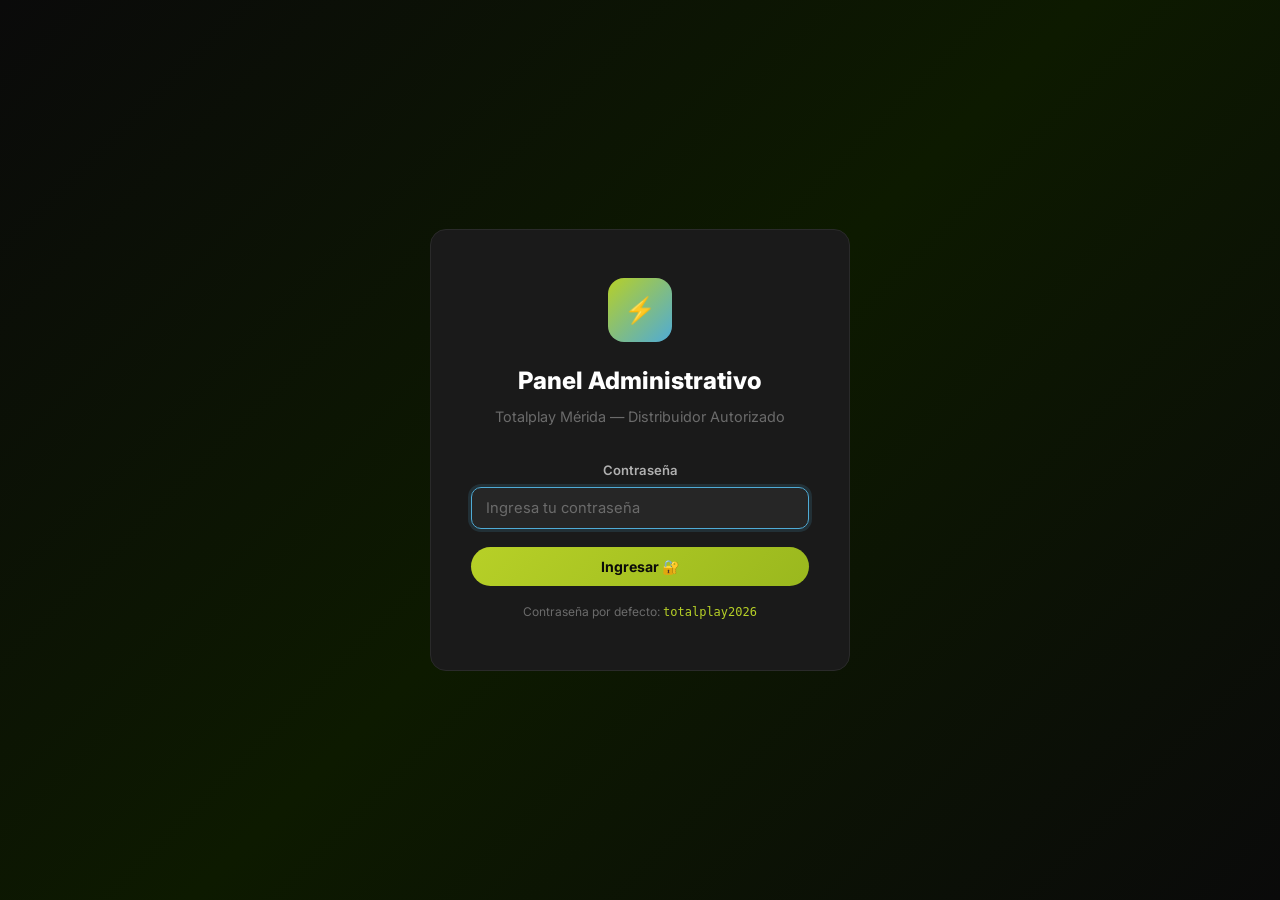
==== admin.html @ 37da8392 "Premium CSS redesign + SEO optimization for Google Ads" ====
<!DOCTYPE html>
<html lang="es">
<head>
  <meta charset="UTF-8">
  <meta name="viewport" content="width=device-width, initial-scale=1.0">
  <title>Admin — Totalplay Mérida</title>
  <meta name="robots" content="noindex, nofollow">
  <link rel="icon" href="data:image/svg+xml,<svg xmlns='http://www.w3.org/2000/svg' viewBox='0 0 100 100'><text y='.9em' font-size='90'>⚙️</text></svg>">
  <link rel="stylesheet" href="css/admin.css">
</head>
<body>

  <!-- ========== LOGIN SCREEN ========== -->
  <div class="login-screen" id="login-screen">
    <div class="login-card">
      <div class="login-logo">⚡</div>
      <h1>Panel Administrativo</h1>
      <p class="login-sub">Totalplay Mérida — Distribuidor Autorizado</p>
      <div class="login-error" id="login-error"></div>
      <form id="login-form">
        <div class="admin-form-group">
          <label for="login-password">Contraseña</label>
          <input type="password" id="login-password" class="admin-input" placeholder="Ingresa tu contraseña" required autofocus>
        </div>
        <button type="submit" class="btn btn-primary" style="width:100%">Ingresar 🔐</button>
        <p style="font-size:0.75rem;color:var(--gray-500);margin-top:16px;">Contraseña por defecto: <code>totalplay2026</code></p>
      </form>
    </div>
  </div>

  <!-- ========== ADMIN APP ========== -->
  <div class="admin-app" id="admin-app">

    <!-- Header -->
    <header class="admin-header">
      <div class="admin-header-left">
        <div class="admin-header-logo">⚡</div>
        <h1>Totalplay <span>Admin</span></h1>
      </div>
      <div class="admin-header-right">
        <a href="index.html" target="_blank" class="btn btn-secondary btn-sm">👁️ Ver Landing</a>
        <button class="btn btn-secondary btn-sm" id="logout-btn">Cerrar Sesión</button>
      </div>
    </header>

    <!-- Tabs -->
    <div class="admin-tabs">
      <button class="admin-tab active" data-tab="tab-packages">📦 Paquetes</button>
      <button class="admin-tab" data-tab="tab-contact">📇 Contacto</button>
      <button class="admin-tab" data-tab="tab-testimonials">💬 Testimonios</button>
      <button class="admin-tab" data-tab="tab-settings">⚙️ Configuración</button>
    </div>

    <!-- Content -->
    <div class="admin-content">

      <!-- Preview Bar -->
      <div class="preview-bar">
        <p>💡 Los cambios se guardan en este dispositivo. Abre <strong>index.html</strong> para ver la landing actualizada.</p>
        <a href="index.html" target="_blank" class="btn btn-primary btn-sm">Abrir Landing ↗</a>
      </div>

      <!-- ===== TAB: PACKAGES ===== -->
      <div class="tab-panel active" id="tab-packages">
        <div class="admin-card">
          <div class="admin-card-header">
            <div>
              <h2>Paquetes</h2>
              <p>Administra los paquetes que se muestran en la landing</p>
            </div>
            <button class="btn btn-primary btn-sm" onclick="openPackageModal()">+ Nuevo Paquete</button>
          </div>
          <div class="pkg-list" id="pkg-list">
            <!-- Rendered by admin.js -->
          </div>
        </div>
      </div>

      <!-- ===== TAB: CONTACT ===== -->
      <div class="tab-panel" id="tab-contact">
        <div class="admin-card">
          <div class="admin-card-header">
            <div>
              <h2>Información de Contacto</h2>
              <p>Datos que se muestran en la landing y se usan para WhatsApp</p>
            </div>
          </div>

          <div class="admin-form-row">
            <div class="admin-form-group">
              <label for="ct-phone">📞 Teléfono Principal</label>
              <input type="tel" id="ct-phone" class="admin-input" placeholder="990-194-5673">
            </div>
            <div class="admin-form-group">
              <label for="ct-phone-sec">📞 Teléfono Secundario</label>
              <input type="tel" id="ct-phone-sec" class="admin-input" placeholder="999-433-6427">
            </div>
          </div>

          <div class="admin-form-row">
            <div class="admin-form-group">
              <label for="ct-whatsapp">💬 WhatsApp (código de país)</label>
              <input type="text" id="ct-whatsapp" class="admin-input" placeholder="5219901945673">
            </div>
            <div class="admin-form-group">
              <label for="ct-email">✉️ Correo electrónico</label>
              <input type="email" id="ct-email" class="admin-input" placeholder="Totalplay.contrataciones.mid@gmail.com">
            </div>
          </div>

          <hr style="border:none;border-top:1px solid var(--dark-border);margin:24px 0;">

          <h3 style="font-size:1rem;font-weight:700;margin-bottom:16px;">Perfil del Asesor</h3>

          <div class="photo-upload">
            <div class="photo-preview" id="ct-photo-preview">👤</div>
            <div>
              <div class="photo-upload-btn">
                <button class="btn btn-secondary btn-sm">📷 Subir Foto</button>
                <input type="file" id="ct-photo-input" accept="image/*">
              </div>
              <p style="font-size:0.75rem;color:var(--gray-500);margin-top:6px;">JPG o PNG. Se redimensiona automáticamente.</p>
            </div>
          </div>

          <div class="admin-form-row" style="margin-top:16px;">
            <div class="admin-form-group">
              <label for="ct-name">Nombre del asesor</label>
              <input type="text" id="ct-name" class="admin-input" placeholder="Nombre completo">
            </div>
            <div class="admin-form-group">
              <label for="ct-title">Título / Cargo</label>
              <input type="text" id="ct-title" class="admin-input" placeholder="Distribuidor Autorizado">
            </div>
          </div>

          <div class="admin-form-group">
            <label for="ct-bio">Biografía / Mensaje personal</label>
            <textarea id="ct-bio" class="admin-input" placeholder="¡Hola! Soy tu asesor..."></textarea>
          </div>

          <hr style="border:none;border-top:1px solid var(--dark-border);margin:24px 0;">

          <div class="admin-form-row">
            <div class="admin-form-group">
              <label for="ct-schedule">🕐 Horario de atención</label>
              <input type="text" id="ct-schedule" class="admin-input" placeholder="Lunes a Sábado: 9AM - 8PM">
            </div>
            <div class="admin-form-group">
              <label for="ct-address">📍 Ubicación / Zona</label>
              <input type="text" id="ct-address" class="admin-input" placeholder="Mérida, Yucatán">
            </div>
          </div>

          <div class="admin-form-group">
            <label for="ct-promo">🔥 Texto de promoción (banner superior)</label>
            <input type="text" id="ct-promo" class="admin-input" placeholder="¡Instalación GRATIS este mes!">
          </div>

          <div style="margin-top:24px;">
            <button class="btn btn-primary" onclick="saveContactInfo()">💾 Guardar Contacto</button>
          </div>
        </div>
      </div>

      <!-- ===== TAB: TESTIMONIALS ===== -->
      <div class="tab-panel" id="tab-testimonials">
        <div class="admin-card">
          <div class="admin-card-header">
            <div>
              <h2>Testimonios</h2>
              <p>Opiniones de clientes que generan confianza</p>
            </div>
            <button class="btn btn-primary btn-sm" onclick="openTestimonialModal()">+ Nuevo Testimonio</button>
          </div>
          <div class="pkg-list" id="testimonials-list">
            <!-- Rendered by admin.js -->
          </div>
        </div>
      </div>

      <!-- ===== TAB: SETTINGS ===== -->
      <div class="tab-panel" id="tab-settings">
        <!-- Password -->
        <div class="admin-card">
          <div class="admin-card-header">
            <div>
              <h2>🔐 Cambiar Contraseña</h2>
              <p>Actualiza la contraseña de acceso al panel</p>
            </div>
          </div>
          <div class="admin-form-row">
            <div class="admin-form-group">
              <label for="new-password">Nueva contraseña</label>
              <input type="password" id="new-password" class="admin-input" placeholder="Mínimo 6 caracteres">
            </div>
            <div class="admin-form-group">
              <label for="confirm-password">Confirmar contraseña</label>
              <input type="password" id="confirm-password" class="admin-input" placeholder="Repite la contraseña">
            </div>
          </div>
          <button class="btn btn-primary btn-sm" onclick="handleChangePassword()">Cambiar Contraseña</button>
        </div>

        <!-- Data Management -->
        <div class="admin-card">
          <div class="admin-card-header">
            <div>
              <h2>💾 Respaldo de Datos</h2>
              <p>Exporta o importa tus datos para no perderlos</p>
            </div>
          </div>
          <div class="data-actions">
            <button class="btn btn-success btn-sm" onclick="handleExport()">📥 Exportar Todo (JSON)</button>
            <div style="position:relative;">
              <button class="btn btn-secondary btn-sm">📤 Importar Datos</button>
              <input type="file" id="import-file" accept=".json" style="position:absolute;inset:0;opacity:0;cursor:pointer;">
            </div>
            <button class="btn btn-danger btn-sm" onclick="handleResetDefaults()">🔄 Restaurar Valores Originales</button>
          </div>
          <p style="font-size:0.78rem;color:var(--gray-500);margin-top:12px;">
            ⚠️ Los datos se guardan en el navegador de este dispositivo. Exporta regularmente para tener un respaldo.
          </p>
        </div>
      </div>

    </div><!-- /admin-content -->
  </div><!-- /admin-app -->

  <!-- ========== PACKAGE MODAL ========== -->
  <div class="modal-overlay" id="pkg-modal">
    <div class="modal">
      <div class="modal-header">
        <h2 id="pkg-modal-title">Nuevo Paquete</h2>
        <button class="modal-close" onclick="closePackageModal()">✕</button>
      </div>
      <div class="modal-body">
        <form id="pkg-form" onsubmit="event.preventDefault(); savePackage();">
          <div class="admin-form-group">
            <label for="pkg-name">Nombre del paquete *</label>
            <input type="text" id="pkg-name" class="admin-input" placeholder="Ej: Totalplay Plus" required>
          </div>
          <div class="admin-form-row three">
            <div class="admin-form-group">
              <label for="pkg-type">Tipo</label>
              <select id="pkg-type" class="admin-input">
                <option value="internet">Solo Internet</option>
                <option value="dobleplay">Doble Play</option>
                <option value="tripleplay">Triple Play</option>
              </select>
            </div>
            <div class="admin-form-group">
              <label for="pkg-speed">Velocidad (Mbps) *</label>
              <input type="number" id="pkg-speed" class="admin-input" placeholder="300" required>
            </div>
            <div class="admin-form-group">
              <label for="pkg-price">Precio mensual *</label>
              <input type="number" id="pkg-price" class="admin-input" placeholder="699" required>
            </div>
          </div>
          <div class="admin-form-group">
            <label for="pkg-channels">Canales (dejar vacío si solo internet)</label>
            <input type="number" id="pkg-channels" class="admin-input" placeholder="150">
          </div>
          <div class="admin-form-group">
            <label for="pkg-features">Características (una por línea)</label>
            <textarea id="pkg-features" class="admin-input" rows="4" placeholder="Fibra óptica simétrica&#10;WiFi Mesh incluido&#10;Instalación GRATIS"></textarea>
          </div>
          <div class="admin-form-group">
            <label for="pkg-streaming">Streaming incluido (separado por comas)</label>
            <input type="text" id="pkg-streaming" class="admin-input" placeholder="HBO Max, Prime Video, Netflix">
          </div>
          <div class="admin-form-row">
            <div class="admin-form-group">
              <label style="display:flex;align-items:center;gap:8px;cursor:pointer;">
                <input type="checkbox" id="pkg-popular"> ⭐ Marcar como "Más Popular"
              </label>
            </div>
            <div class="admin-form-group">
              <label style="display:flex;align-items:center;gap:8px;cursor:pointer;">
                <input type="checkbox" id="pkg-active" checked> ✅ Activo (visible en landing)
              </label>
            </div>
          </div>
        </form>
      </div>
      <div class="modal-footer">
        <button class="btn btn-secondary btn-sm" onclick="closePackageModal()">Cancelar</button>
        <button class="btn btn-primary btn-sm" onclick="savePackage()">💾 Guardar Paquete</button>
      </div>
    </div>
  </div>

  <!-- ========== TESTIMONIAL MODAL ========== -->
  <div class="modal-overlay" id="test-modal">
    <div class="modal">
      <div class="modal-header">
        <h2 id="test-modal-title">Nuevo Testimonio</h2>
        <button class="modal-close" onclick="closeTestimonialModal()">✕</button>
      </div>
      <div class="modal-body">
        <form id="test-form" onsubmit="event.preventDefault(); saveTestimonial();">
          <div class="admin-form-row">
            <div class="admin-form-group">
              <label for="test-name">Nombre del cliente *</label>
              <input type="text" id="test-name" class="admin-input" placeholder="Carlos M." required>
            </div>
            <div class="admin-form-group">
              <label for="test-location">Ubicación</label>
              <input type="text" id="test-location" class="admin-input" placeholder="Col. Montebello, Mérida">
            </div>
          </div>
          <div class="admin-form-group">
            <label for="test-text">Testimonio *</label>
            <textarea id="test-text" class="admin-input" rows="3" placeholder="El servicio ha sido excelente..." required></textarea>
          </div>
          <div class="admin-form-group">
            <label for="test-rating">Calificación</label>
            <select id="test-rating" class="admin-input">
              <option value="5">⭐⭐⭐⭐⭐ (5)</option>
              <option value="4">⭐⭐⭐⭐ (4)</option>
              <option value="3">⭐⭐⭐ (3)</option>
            </select>
          </div>
        </form>
      </div>
      <div class="modal-footer">
        <button class="btn btn-secondary btn-sm" onclick="closeTestimonialModal()">Cancelar</button>
        <button class="btn btn-primary btn-sm" onclick="saveTestimonial()">💾 Guardar Testimonio</button>
      </div>
    </div>
  </div>

  <!-- Scripts -->
  <script src="js/paquetes.js"></script>
  <script src="js/admin.js"></script>
</body>
</html>
---- css/admin.css ----
/* ============================================================
   TOTALPLAY MÉRIDA — Admin Panel Styles
   ============================================================ */

@import url('https://fonts.googleapis.com/css2?family=Inter:wght@300;400;500;600;700;800&display=swap');

:root {
  --black: #0A0A0A;
  --dark: #111111;
  --dark-card: #1A1A1A;
  --dark-border: #2A2A2A;
  --tp-green: #B7D027;
  --tp-blue: #4FABD6;
  --tp-purple: #7D54AA;
  --tp-pink: #D94389;
  --tp-yellow: #F4B000;
  --green: #00E676;
  --red: #FF4444;
  --white: #FFFFFF;
  --gray-100: #F5F5F5;
  --gray-300: #B0B0B0;
  --gray-500: #6B6B6B;
  --radius: 16px;
  --radius-sm: 10px;
  --transition: 0.3s cubic-bezier(0.4, 0, 0.2, 1);
}

*, *::before, *::after { box-sizing: border-box; margin: 0; padding: 0; }
html { font-size: 16px; }
body {
  font-family: 'Inter', -apple-system, sans-serif;
  background: var(--black); color: var(--white);
  line-height: 1.6; -webkit-font-smoothing: antialiased;
}
a { color: inherit; text-decoration: none; }
button { cursor: pointer; font-family: inherit; border: none; }
input, textarea, select { font-family: inherit; }

/* ---------- LOGIN SCREEN ---------- */
.login-screen {
  min-height: 100vh; display: flex; align-items: center; justify-content: center;
  background: linear-gradient(135deg, #0A0A0A 0%, #0d1a00 50%, #0A0A0A 100%);
  padding: 20px;
}
.login-card {
  background: var(--dark-card); border: 1px solid var(--dark-border);
  border-radius: var(--radius); padding: 48px 40px;
  width: 100%; max-width: 420px; text-align: center;
}
.login-logo {
  width: 64px; height: 64px; border-radius: 16px;
  background: linear-gradient(135deg, var(--tp-green), var(--tp-blue));
  display: flex; align-items: center; justify-content: center;
  font-size: 1.6rem; margin: 0 auto 20px; color: var(--black);
}
.login-card h1 { font-size: 1.5rem; font-weight: 800; margin-bottom: 4px; }
.login-card .login-sub { font-size: 0.9rem; color: var(--gray-500); margin-bottom: 32px; }
.login-card code { color: var(--tp-green); }
.login-error {
  background: rgba(255,68,68,0.1); border: 1px solid rgba(255,68,68,0.3);
  border-radius: var(--radius-sm); padding: 10px 16px;
  font-size: 0.85rem; color: var(--red); margin-bottom: 16px;
  display: none;
}
.login-error.show { display: block; }

/* ---------- ADMIN LAYOUT ---------- */
.admin-app { display: none; min-height: 100vh; }
.admin-app.active { display: block; }

.admin-header {
  background: var(--dark); border-bottom: 1px solid var(--dark-border);
  padding: 0 24px; height: 64px;
  display: flex; align-items: center; justify-content: space-between;
  position: sticky; top: 0; z-index: 100;
}
.admin-header-left { display: flex; align-items: center; gap: 12px; }
.admin-header-logo {
  width: 36px; height: 36px; border-radius: 10px;
  background: linear-gradient(135deg, var(--tp-green), var(--tp-blue));
  display: flex; align-items: center; justify-content: center;
  font-size: 1rem; color: var(--black);
}
.admin-header h1 { font-size: 1rem; font-weight: 700; }
.admin-header h1 span { color: var(--tp-green); }
.admin-header-right { display: flex; align-items: center; gap: 12px; }

/* ---------- TABS ---------- */
.admin-tabs {
  display: flex; gap: 4px; background: var(--dark);
  border-bottom: 1px solid var(--dark-border);
  padding: 0 24px; overflow-x: auto;
}
.admin-tab {
  padding: 14px 20px; font-size: 0.88rem; font-weight: 600;
  color: var(--gray-500); background: none;
  border-bottom: 2px solid transparent;
  transition: var(--transition); white-space: nowrap;
}
.admin-tab:hover { color: var(--gray-300); }
.admin-tab.active { color: var(--tp-green); border-bottom-color: var(--tp-green); }

/* ---------- CONTENT AREA ---------- */
.admin-content { padding: 24px; max-width: 1100px; margin: 0 auto; }
.tab-panel { display: none; }
.tab-panel.active { display: block; }

/* ---------- SECTION CARD ---------- */
.admin-card {
  background: var(--dark-card); border: 1px solid var(--dark-border);
  border-radius: var(--radius); padding: 28px; margin-bottom: 24px;
}
.admin-card-header {
  display: flex; align-items: center; justify-content: space-between;
  margin-bottom: 20px;
}
.admin-card-header h2 { font-size: 1.1rem; font-weight: 700; }
.admin-card-header p { font-size: 0.85rem; color: var(--gray-500); }

/* ---------- FORM STYLES ---------- */
.admin-form-group { margin-bottom: 18px; }
.admin-form-group label {
  display: block; font-size: 0.82rem; font-weight: 600;
  color: var(--gray-300); margin-bottom: 6px;
}
.admin-input {
  width: 100%; padding: 11px 14px; border-radius: var(--radius-sm);
  background: rgba(255,255,255,0.05); border: 1px solid var(--dark-border);
  color: var(--white); font-size: 0.92rem; transition: var(--transition);
}
.admin-input:focus {
  outline: none; border-color: var(--tp-blue);
  box-shadow: 0 0 0 3px rgba(79,171,214,0.15);
}
.admin-input::placeholder { color: var(--gray-500); }
textarea.admin-input { resize: vertical; min-height: 80px; }
select.admin-input { appearance: none; cursor: pointer; }
.admin-form-row { display: grid; grid-template-columns: 1fr 1fr; gap: 16px; }
.admin-form-row.three { grid-template-columns: 1fr 1fr 1fr; }

/* ---------- BUTTONS ---------- */
.btn {
  display: inline-flex; align-items: center; justify-content: center; gap: 8px;
  padding: 11px 22px; border-radius: 9999px;
  font-weight: 600; font-size: 0.88rem;
  transition: var(--transition);
}
.btn-primary {
  background: linear-gradient(135deg, var(--tp-green), #9ab81e);
  color: var(--black); font-weight: 700;
}
.btn-primary:hover { transform: translateY(-1px); box-shadow: 0 4px 20px rgba(183,208,39,0.3); }
.btn-secondary {
  background: rgba(255,255,255,0.05); border: 1px solid var(--dark-border);
  color: var(--gray-300);
}
.btn-secondary:hover { border-color: var(--tp-blue); color: var(--tp-blue); }
.btn-danger { background: rgba(255,68,68,0.1); color: var(--red); }
.btn-danger:hover { background: rgba(255,68,68,0.2); }
.btn-success { background: rgba(0,230,118,0.1); color: var(--green); }
.btn-success:hover { background: rgba(0,230,118,0.2); }
.btn-sm { padding: 8px 16px; font-size: 0.8rem; }
.btn-icon {
  width: 36px; height: 36px; padding: 0; border-radius: 10px;
  background: rgba(255,255,255,0.05); border: 1px solid var(--dark-border);
  color: var(--gray-300); display: flex; align-items: center; justify-content: center;
}
.btn-icon:hover { border-color: var(--tp-green); color: var(--tp-green); }

/* ---------- PACKAGE LIST ---------- */
.pkg-list { display: flex; flex-direction: column; gap: 12px; }
.pkg-list-item {
  display: grid; grid-template-columns: auto 1fr auto auto auto auto;
  align-items: center; gap: 16px;
  background: rgba(255,255,255,0.02); border: 1px solid var(--dark-border);
  border-radius: var(--radius-sm); padding: 16px 20px;
  transition: var(--transition);
}
.pkg-list-item:hover { border-color: rgba(183,208,39,0.3); }
.pkg-list-item .drag-handle {
  color: var(--gray-500); cursor: grab; font-size: 1.1rem;
}
.pkg-list-item .pkg-info h3 { font-size: 0.95rem; font-weight: 600; }
.pkg-list-item .pkg-info p { font-size: 0.8rem; color: var(--gray-500); }
.pkg-list-item .pkg-list-price {
  font-weight: 700; color: var(--tp-green); font-size: 1rem;
}
.pkg-badge {
  padding: 4px 10px; border-radius: 9999px;
  font-size: 0.7rem; font-weight: 600; text-transform: uppercase;
}
.pkg-badge.popular { background: rgba(183,208,39,0.15); color: var(--tp-green); }
.pkg-badge.active { background: rgba(0,230,118,0.15); color: var(--green); }
.pkg-badge.inactive { background: rgba(255,68,68,0.15); color: var(--red); }
.pkg-actions { display: flex; gap: 6px; }

/* ---------- MODAL ---------- */
.modal-overlay {
  position: fixed; inset: 0; z-index: 9999;
  background: rgba(0,0,0,0.7); backdrop-filter: blur(8px);
  display: flex; align-items: center; justify-content: center;
  opacity: 0; pointer-events: none; transition: var(--transition);
  padding: 20px;
}
.modal-overlay.active { opacity: 1; pointer-events: all; }
.modal {
  background: var(--dark-card); border: 1px solid var(--dark-border);
  border-radius: var(--radius); width: 100%; max-width: 600px;
  max-height: 90vh; overflow-y: auto;
}
.modal-header {
  display: flex; align-items: center; justify-content: space-between;
  padding: 20px 24px; border-bottom: 1px solid var(--dark-border);
}
.modal-header h2 { font-size: 1.1rem; font-weight: 700; }
.modal-close {
  background: none; color: var(--gray-300); font-size: 1.3rem;
  padding: 4px; transition: var(--transition);
}
.modal-close:hover { color: var(--white); }
.modal-body { padding: 24px; }
.modal-footer {
  display: flex; justify-content: flex-end; gap: 10px;
  padding: 16px 24px; border-top: 1px solid var(--dark-border);
}

/* ---------- PHOTO UPLOAD ---------- */
.photo-upload {
  display: flex; align-items: center; gap: 20px;
}
.photo-preview {
  width: 80px; height: 80px; border-radius: 50%;
  background: rgba(79,171,214,0.05); border: 2px dashed var(--tp-blue);
  display: flex; align-items: center; justify-content: center;
  font-size: 1.8rem; color: var(--gray-500); overflow: hidden;
}
.photo-preview img { width: 100%; height: 100%; object-fit: cover; }
.photo-upload-btn { position: relative; }
.photo-upload-btn input[type="file"] {
  position: absolute; inset: 0; opacity: 0; cursor: pointer;
}

/* ---------- IMPORT/EXPORT ---------- */
.data-actions {
  display: flex; gap: 12px; flex-wrap: wrap;
}

/* ---------- TOAST ---------- */
.admin-toast-container {
  position: fixed; bottom: 24px; right: 24px; z-index: 99999;
  display: flex; flex-direction: column; gap: 8px;
}
.admin-toast {
  background: var(--dark-card); border: 1px solid var(--dark-border);
  border-radius: var(--radius-sm); padding: 14px 20px;
  font-size: 0.88rem; box-shadow: 0 8px 32px rgba(0,0,0,0.4);
  animation: toastIn 0.3s ease; display: flex; align-items: center; gap: 10px;
  min-width: 280px;
}
.admin-toast.success { border-left: 3px solid var(--green); }
.admin-toast.error { border-left: 3px solid var(--red); }
.admin-toast.info { border-left: 3px solid var(--tp-blue); }
@keyframes toastIn {
  from { transform: translateX(100%); opacity: 0; }
  to { transform: translateX(0); opacity: 1; }
}

/* ---------- CHANGE PASSWORD ---------- */
.password-section {
  display: flex; align-items: flex-end; gap: 12px;
}
.password-section .admin-form-group { flex: 1; margin-bottom: 0; }

/* ---------- PREVIEW LINK ---------- */
.preview-bar {
  background: rgba(183,208,39,0.05); border: 1px solid rgba(183,208,39,0.2);
  border-radius: var(--radius-sm); padding: 14px 20px;
  display: flex; align-items: center; justify-content: space-between;
  margin-bottom: 24px;
}
.preview-bar p { font-size: 0.88rem; color: var(--gray-300); }

/* ---------- RESPONSIVE ---------- */
@media (max-width: 768px) {
  .admin-content { padding: 16px; }
  .admin-card { padding: 20px; }
  .admin-form-row, .admin-form-row.three { grid-template-columns: 1fr; }
  .pkg-list-item {
    grid-template-columns: 1fr;
    gap: 8px; padding: 14px;
  }
  .pkg-list-item .pkg-actions { justify-content: flex-end; }
  .admin-tabs { padding: 0 16px; }
  .modal { max-width: 100%; }
  .login-card { padding: 32px 24px; }
  .data-actions { flex-direction: column; }
  .password-section { flex-direction: column; align-items: stretch; }
  .photo-upload { flex-direction: column; text-align: center; }
  .admin-header { padding: 0 16px; }
  .preview-bar { flex-direction: column; gap: 12px; text-align: center; }
}
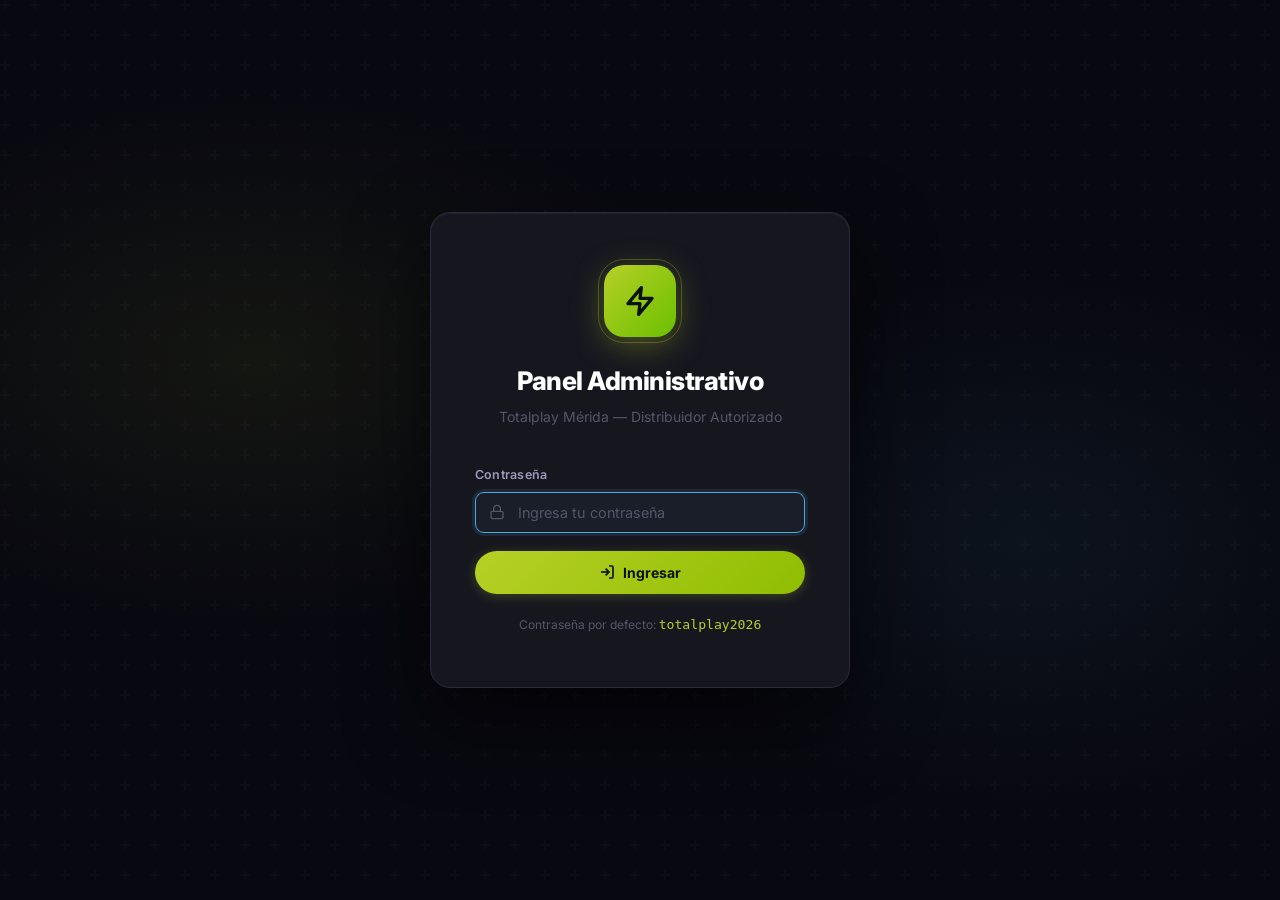
==== commit 49544012: "feat: redesign admin panel with sidebar, SVG icons, stat cards and improved UX" ====
--- a/admin.html
+++ b/admin.html
@@ -5,7 +5,7 @@
   <meta name="viewport" content="width=device-width, initial-scale=1.0">
   <title>Admin — Totalplay Mérida</title>
   <meta name="robots" content="noindex, nofollow">
-  <link rel="icon" href="data:image/svg+xml,<svg xmlns='http://www.w3.org/2000/svg' viewBox='0 0 100 100'><text y='.9em' font-size='90'>⚙️</text></svg>">
+  <link rel="icon" href="img/triangulototal.png" type="image/png">
   <link rel="stylesheet" href="css/admin.css">
 </head>
 <body>
@@ -13,17 +13,35 @@
   <!-- ========== LOGIN SCREEN ========== -->
   <div class="login-screen" id="login-screen">
     <div class="login-card">
-      <div class="login-logo">⚡</div>
+      <div class="login-logo-wrap">
+        <div class="login-logo">
+          <svg width="32" height="32" viewBox="0 0 24 24" fill="none" stroke="#0a1200" stroke-width="2.5" stroke-linecap="round" stroke-linejoin="round"><polygon points="13 2 3 14 12 14 11 22 21 10 12 10 13 2"/></svg>
+        </div>
+        <div class="login-logo-ring"></div>
+      </div>
       <h1>Panel Administrativo</h1>
       <p class="login-sub">Totalplay Mérida — Distribuidor Autorizado</p>
-      <div class="login-error" id="login-error"></div>
+
+      <div class="login-error" id="login-error">
+        <svg width="16" height="16" viewBox="0 0 24 24" fill="none" stroke="currentColor" stroke-width="2.5"><circle cx="12" cy="12" r="10"/><line x1="12" y1="8" x2="12" y2="12"/><line x1="12" y1="16" x2="12.01" y2="16"/></svg>
+        <span id="login-error-text">Contraseña incorrecta. Inténtalo de nuevo.</span>
+      </div>
+
       <form id="login-form">
-        <div class="admin-form-group">
+        <div class="admin-form-group" style="text-align:left">
           <label for="login-password">Contraseña</label>
-          <input type="password" id="login-password" class="admin-input" placeholder="Ingresa tu contraseña" required autofocus>
-        </div>
-        <button type="submit" class="btn btn-primary" style="width:100%">Ingresar 🔐</button>
-        <p style="font-size:0.75rem;color:var(--gray-500);margin-top:16px;">Contraseña por defecto: <code>totalplay2026</code></p>
+          <div class="input-wrap">
+            <svg width="16" height="16" viewBox="0 0 24 24" fill="none" stroke="currentColor" stroke-width="2" stroke-linecap="round" stroke-linejoin="round"><rect x="3" y="11" width="18" height="11" rx="2" ry="2"/><path d="M7 11V7a5 5 0 0 1 10 0v4"/></svg>
+            <input type="password" id="login-password" class="admin-input" placeholder="Ingresa tu contraseña" required autofocus>
+          </div>
+        </div>
+        <button type="submit" class="btn btn-primary" style="width:100%;justify-content:center;padding:13px;">
+          <svg width="16" height="16" viewBox="0 0 24 24" fill="none" stroke="currentColor" stroke-width="2.5"><path d="M15 3h4a2 2 0 0 1 2 2v14a2 2 0 0 1-2 2h-4"/><polyline points="10 17 15 12 10 7"/><line x1="15" y1="12" x2="3" y2="12"/></svg>
+          Ingresar
+        </button>
+        <p style="font-size:0.75rem;color:var(--gray-500);margin-top:20px;">
+          Contraseña por defecto: <code>totalplay2026</code>
+        </p>
       </form>
     </div>
   </div>
@@ -31,218 +49,400 @@
   <!-- ========== ADMIN APP ========== -->
   <div class="admin-app" id="admin-app">
 
-    <!-- Header -->
-    <header class="admin-header">
-      <div class="admin-header-left">
-        <div class="admin-header-logo">⚡</div>
-        <h1>Totalplay <span>Admin</span></h1>
-      </div>
-      <div class="admin-header-right">
-        <a href="index.html" target="_blank" class="btn btn-secondary btn-sm">👁️ Ver Landing</a>
-        <button class="btn btn-secondary btn-sm" id="logout-btn">Cerrar Sesión</button>
-      </div>
-    </header>
-
-    <!-- Tabs -->
-    <div class="admin-tabs">
-      <button class="admin-tab active" data-tab="tab-packages">📦 Paquetes</button>
-      <button class="admin-tab" data-tab="tab-contact">📇 Contacto</button>
-      <button class="admin-tab" data-tab="tab-testimonials">💬 Testimonios</button>
-      <button class="admin-tab" data-tab="tab-settings">⚙️ Configuración</button>
-    </div>
-
-    <!-- Content -->
-    <div class="admin-content">
-
-      <!-- Preview Bar -->
-      <div class="preview-bar">
-        <p>💡 Los cambios se guardan en este dispositivo. Abre <strong>index.html</strong> para ver la landing actualizada.</p>
-        <a href="index.html" target="_blank" class="btn btn-primary btn-sm">Abrir Landing ↗</a>
-      </div>
-
-      <!-- ===== TAB: PACKAGES ===== -->
-      <div class="tab-panel active" id="tab-packages">
-        <div class="admin-card">
-          <div class="admin-card-header">
-            <div>
-              <h2>Paquetes</h2>
-              <p>Administra los paquetes que se muestran en la landing</p>
-            </div>
-            <button class="btn btn-primary btn-sm" onclick="openPackageModal()">+ Nuevo Paquete</button>
-          </div>
-          <div class="pkg-list" id="pkg-list">
-            <!-- Rendered by admin.js -->
-          </div>
-        </div>
-      </div>
-
-      <!-- ===== TAB: CONTACT ===== -->
-      <div class="tab-panel" id="tab-contact">
-        <div class="admin-card">
-          <div class="admin-card-header">
-            <div>
-              <h2>Información de Contacto</h2>
-              <p>Datos que se muestran en la landing y se usan para WhatsApp</p>
-            </div>
-          </div>
-
-          <div class="admin-form-row">
-            <div class="admin-form-group">
-              <label for="ct-phone">📞 Teléfono Principal</label>
-              <input type="tel" id="ct-phone" class="admin-input" placeholder="990-194-5673">
-            </div>
-            <div class="admin-form-group">
-              <label for="ct-phone-sec">📞 Teléfono Secundario</label>
-              <input type="tel" id="ct-phone-sec" class="admin-input" placeholder="999-433-6427">
-            </div>
-          </div>
-
-          <div class="admin-form-row">
-            <div class="admin-form-group">
-              <label for="ct-whatsapp">💬 WhatsApp (código de país)</label>
-              <input type="text" id="ct-whatsapp" class="admin-input" placeholder="5219901945673">
-            </div>
-            <div class="admin-form-group">
-              <label for="ct-email">✉️ Correo electrónico</label>
-              <input type="email" id="ct-email" class="admin-input" placeholder="Totalplay.contrataciones.mid@gmail.com">
-            </div>
-          </div>
-
-          <hr style="border:none;border-top:1px solid var(--dark-border);margin:24px 0;">
-
-          <h3 style="font-size:1rem;font-weight:700;margin-bottom:16px;">Perfil del Asesor</h3>
-
-          <div class="photo-upload">
-            <div class="photo-preview" id="ct-photo-preview">👤</div>
-            <div>
-              <div class="photo-upload-btn">
-                <button class="btn btn-secondary btn-sm">📷 Subir Foto</button>
-                <input type="file" id="ct-photo-input" accept="image/*">
-              </div>
-              <p style="font-size:0.75rem;color:var(--gray-500);margin-top:6px;">JPG o PNG. Se redimensiona automáticamente.</p>
-            </div>
-          </div>
-
-          <div class="admin-form-row" style="margin-top:16px;">
-            <div class="admin-form-group">
-              <label for="ct-name">Nombre del asesor</label>
-              <input type="text" id="ct-name" class="admin-input" placeholder="Nombre completo">
-            </div>
-            <div class="admin-form-group">
-              <label for="ct-title">Título / Cargo</label>
-              <input type="text" id="ct-title" class="admin-input" placeholder="Distribuidor Autorizado">
-            </div>
-          </div>
-
-          <div class="admin-form-group">
-            <label for="ct-bio">Biografía / Mensaje personal</label>
-            <textarea id="ct-bio" class="admin-input" placeholder="¡Hola! Soy tu asesor..."></textarea>
-          </div>
-
-          <hr style="border:none;border-top:1px solid var(--dark-border);margin:24px 0;">
-
-          <div class="admin-form-row">
-            <div class="admin-form-group">
-              <label for="ct-schedule">🕐 Horario de atención</label>
-              <input type="text" id="ct-schedule" class="admin-input" placeholder="Lunes a Sábado: 9AM - 8PM">
-            </div>
-            <div class="admin-form-group">
-              <label for="ct-address">📍 Ubicación / Zona</label>
-              <input type="text" id="ct-address" class="admin-input" placeholder="Mérida, Yucatán">
-            </div>
-          </div>
-
-          <div class="admin-form-group">
-            <label for="ct-promo">🔥 Texto de promoción (banner superior)</label>
-            <input type="text" id="ct-promo" class="admin-input" placeholder="¡Instalación GRATIS este mes!">
-          </div>
-
-          <div style="margin-top:24px;">
-            <button class="btn btn-primary" onclick="saveContactInfo()">💾 Guardar Contacto</button>
-          </div>
-        </div>
-      </div>
-
-      <!-- ===== TAB: TESTIMONIALS ===== -->
-      <div class="tab-panel" id="tab-testimonials">
-        <div class="admin-card">
-          <div class="admin-card-header">
-            <div>
-              <h2>Testimonios</h2>
-              <p>Opiniones de clientes que generan confianza</p>
-            </div>
-            <button class="btn btn-primary btn-sm" onclick="openTestimonialModal()">+ Nuevo Testimonio</button>
-          </div>
-          <div class="pkg-list" id="testimonials-list">
-            <!-- Rendered by admin.js -->
-          </div>
-        </div>
-      </div>
-
-      <!-- ===== TAB: SETTINGS ===== -->
-      <div class="tab-panel" id="tab-settings">
-        <!-- Password -->
-        <div class="admin-card">
-          <div class="admin-card-header">
-            <div>
-              <h2>🔐 Cambiar Contraseña</h2>
-              <p>Actualiza la contraseña de acceso al panel</p>
-            </div>
-          </div>
-          <div class="admin-form-row">
-            <div class="admin-form-group">
-              <label for="new-password">Nueva contraseña</label>
-              <input type="password" id="new-password" class="admin-input" placeholder="Mínimo 6 caracteres">
-            </div>
-            <div class="admin-form-group">
-              <label for="confirm-password">Confirmar contraseña</label>
-              <input type="password" id="confirm-password" class="admin-input" placeholder="Repite la contraseña">
-            </div>
-          </div>
-          <button class="btn btn-primary btn-sm" onclick="handleChangePassword()">Cambiar Contraseña</button>
-        </div>
-
-        <!-- Data Management -->
-        <div class="admin-card">
-          <div class="admin-card-header">
-            <div>
-              <h2>💾 Respaldo de Datos</h2>
-              <p>Exporta o importa tus datos para no perderlos</p>
-            </div>
-          </div>
-          <div class="data-actions">
-            <button class="btn btn-success btn-sm" onclick="handleExport()">📥 Exportar Todo (JSON)</button>
-            <div style="position:relative;">
-              <button class="btn btn-secondary btn-sm">📤 Importar Datos</button>
-              <input type="file" id="import-file" accept=".json" style="position:absolute;inset:0;opacity:0;cursor:pointer;">
-            </div>
-            <button class="btn btn-danger btn-sm" onclick="handleResetDefaults()">🔄 Restaurar Valores Originales</button>
-          </div>
-          <p style="font-size:0.78rem;color:var(--gray-500);margin-top:12px;">
-            ⚠️ Los datos se guardan en el navegador de este dispositivo. Exporta regularmente para tener un respaldo.
-          </p>
-        </div>
-      </div>
-
-    </div><!-- /admin-content -->
+    <!-- SIDEBAR OVERLAY (mobile) -->
+    <div class="sidebar-overlay" id="sidebar-overlay"></div>
+
+    <!-- ===== SIDEBAR ===== -->
+    <aside class="admin-sidebar" id="admin-sidebar">
+      <!-- Brand -->
+      <div class="sidebar-brand">
+        <div class="sidebar-brand-logo">
+          <svg width="20" height="20" viewBox="0 0 24 24" fill="none" stroke="#0a1200" stroke-width="2.5" stroke-linecap="round" stroke-linejoin="round"><polygon points="13 2 3 14 12 14 11 22 21 10 12 10 13 2"/></svg>
+        </div>
+        <div class="sidebar-brand-text">
+          <strong>Totalplay</strong>
+          <span>Panel Admin</span>
+        </div>
+      </div>
+
+      <!-- Navigation -->
+      <nav class="sidebar-nav">
+        <div class="sidebar-label">Contenido</div>
+
+        <button class="nav-item active" data-tab="tab-packages" id="nav-packages">
+          <div class="nav-item-indicator"></div>
+          <svg class="nav-icon" width="17" height="17" viewBox="0 0 24 24" fill="none" stroke="currentColor" stroke-width="2" stroke-linecap="round" stroke-linejoin="round"><path d="M21 16V8a2 2 0 0 0-1-1.73l-7-4a2 2 0 0 0-2 0l-7 4A2 2 0 0 0 3 8v8a2 2 0 0 0 1 1.73l7 4a2 2 0 0 0 2 0l7-4A2 2 0 0 0 21 16z"/><polyline points="3.27 6.96 12 12.01 20.73 6.96"/><line x1="12" y1="22.08" x2="12" y2="12"/></svg>
+          Paquetes
+        </button>
+
+        <button class="nav-item" data-tab="tab-contact" id="nav-contact">
+          <div class="nav-item-indicator"></div>
+          <svg class="nav-icon" width="17" height="17" viewBox="0 0 24 24" fill="none" stroke="currentColor" stroke-width="2" stroke-linecap="round" stroke-linejoin="round"><path d="M20 21v-2a4 4 0 0 0-4-4H8a4 4 0 0 0-4 4v2"/><circle cx="12" cy="7" r="4"/></svg>
+          Contacto
+        </button>
+
+        <button class="nav-item" data-tab="tab-testimonials" id="nav-testimonials">
+          <div class="nav-item-indicator"></div>
+          <svg class="nav-icon" width="17" height="17" viewBox="0 0 24 24" fill="none" stroke="currentColor" stroke-width="2" stroke-linecap="round" stroke-linejoin="round"><path d="M21 15a2 2 0 0 1-2 2H7l-4 4V5a2 2 0 0 1 2-2h14a2 2 0 0 1 2 2z"/></svg>
+          Testimonios
+        </button>
+
+        <div class="sidebar-label" style="margin-top:8px;">Sistema</div>
+
+        <button class="nav-item" data-tab="tab-settings" id="nav-settings">
+          <div class="nav-item-indicator"></div>
+          <svg class="nav-icon" width="17" height="17" viewBox="0 0 24 24" fill="none" stroke="currentColor" stroke-width="2" stroke-linecap="round" stroke-linejoin="round"><circle cx="12" cy="12" r="3"/><path d="M19.07 4.93l-1.41 1.41M4.93 4.93l1.41 1.41M19.07 19.07l-1.41-1.41M4.93 19.07l1.41-1.41M21 12h-2M5 12H3M12 21v-2M12 5V3"/><path d="M12 22c5.52 0 10-4.48 10-10S17.52 2 12 2 2 6.48 2 12s4.48 10 10 10z" stroke-opacity="0"/></svg>
+          Configuración
+        </button>
+      </nav>
+
+      <!-- Footer actions -->
+      <div class="sidebar-footer">
+        <a href="index.html" target="_blank" class="nav-item" style="text-decoration:none;">
+          <svg class="nav-icon" width="17" height="17" viewBox="0 0 24 24" fill="none" stroke="currentColor" stroke-width="2" stroke-linecap="round" stroke-linejoin="round"><path d="M18 13v6a2 2 0 0 1-2 2H5a2 2 0 0 1-2-2V8a2 2 0 0 1 2-2h6"/><polyline points="15 3 21 3 21 9"/><line x1="10" y1="14" x2="21" y2="3"/></svg>
+          Ver Landing
+        </a>
+        <button class="nav-item" id="logout-btn">
+          <svg class="nav-icon" width="17" height="17" viewBox="0 0 24 24" fill="none" stroke="currentColor" stroke-width="2" stroke-linecap="round" stroke-linejoin="round"><path d="M9 21H5a2 2 0 0 1-2-2V5a2 2 0 0 1 2-2h4"/><polyline points="16 17 21 12 16 7"/><line x1="21" y1="12" x2="9" y2="12"/></svg>
+          Cerrar Sesión
+        </button>
+      </div>
+    </aside>
+
+    <!-- ===== MAIN ===== -->
+    <div class="admin-main">
+
+      <!-- Top Bar -->
+      <header class="admin-topbar">
+        <div style="display:flex;align-items:center;gap:12px;">
+          <button class="menu-toggle" id="menu-toggle">
+            <svg width="18" height="18" viewBox="0 0 24 24" fill="none" stroke="currentColor" stroke-width="2"><line x1="3" y1="6" x2="21" y2="6"/><line x1="3" y1="12" x2="21" y2="12"/><line x1="3" y1="18" x2="21" y2="18"/></svg>
+          </button>
+          <span class="topbar-title" id="topbar-title">Paquetes</span>
+        </div>
+        <div class="topbar-right">
+          <div class="status-pill">
+            <span class="status-dot"></span>
+            En vivo
+          </div>
+        </div>
+      </header>
+
+      <!-- Content Area -->
+      <div class="admin-content">
+
+        <!-- Preview Bar -->
+        <div class="preview-bar">
+          <div class="preview-bar-left">
+            <svg width="16" height="16" viewBox="0 0 24 24" fill="none" stroke="var(--tp-green)" stroke-width="2"><path d="M22 12h-4l-3 9L9 3l-3 9H2"/></svg>
+            <p>Los cambios se guardan en la nube y se reflejan <strong>en vivo</strong> para todos los visitantes.</p>
+          </div>
+          <a href="index.html" target="_blank" class="btn btn-primary btn-sm">
+            <svg width="13" height="13" viewBox="0 0 24 24" fill="none" stroke="currentColor" stroke-width="2.5"><path d="M18 13v6a2 2 0 0 1-2 2H5a2 2 0 0 1-2-2V8a2 2 0 0 1 2-2h6"/><polyline points="15 3 21 3 21 9"/><line x1="10" y1="14" x2="21" y2="3"/></svg>
+            Abrir Landing
+          </a>
+        </div>
+
+        <!-- ===== TAB: PACKAGES ===== -->
+        <div class="tab-panel active" id="tab-packages">
+
+          <!-- Stats -->
+          <div class="stats-row" id="pkg-stats">
+            <div class="stat-card">
+              <div class="stat-icon" style="background:var(--tp-green-dim);color:var(--tp-green);">
+                <svg width="20" height="20" viewBox="0 0 24 24" fill="none" stroke="currentColor" stroke-width="2"><path d="M21 16V8a2 2 0 0 0-1-1.73l-7-4a2 2 0 0 0-2 0l-7 4A2 2 0 0 0 3 8v8a2 2 0 0 0 1 1.73l7 4a2 2 0 0 0 2 0l7-4A2 2 0 0 0 21 16z"/></svg>
+              </div>
+              <div>
+                <div class="stat-value" id="stat-total">—</div>
+                <div class="stat-label">Total paquetes</div>
+              </div>
+            </div>
+            <div class="stat-card">
+              <div class="stat-icon" style="background:var(--green-dim);color:var(--green);">
+                <svg width="20" height="20" viewBox="0 0 24 24" fill="none" stroke="currentColor" stroke-width="2"><path d="M22 11.08V12a10 10 0 1 1-5.93-9.14"/><polyline points="22 4 12 14.01 9 11.01"/></svg>
+              </div>
+              <div>
+                <div class="stat-value" id="stat-active">—</div>
+                <div class="stat-label">Activos</div>
+              </div>
+            </div>
+            <div class="stat-card">
+              <div class="stat-icon" style="background:var(--tp-green-dim);color:var(--tp-green);">
+                <svg width="20" height="20" viewBox="0 0 24 24" fill="none" stroke="currentColor" stroke-width="2"><line x1="12" y1="1" x2="12" y2="23"/><path d="M17 5H9.5a3.5 3.5 0 0 0 0 7h5a3.5 3.5 0 0 1 0 7H6"/></svg>
+              </div>
+              <div>
+                <div class="stat-value" id="stat-min-price">—</div>
+                <div class="stat-label">Precio desde</div>
+              </div>
+            </div>
+          </div>
+
+          <div class="admin-card">
+            <div class="admin-card-header">
+              <div class="admin-card-header-left">
+                <div class="card-icon green">
+                  <svg width="20" height="20" viewBox="0 0 24 24" fill="none" stroke="currentColor" stroke-width="2"><path d="M21 16V8a2 2 0 0 0-1-1.73l-7-4a2 2 0 0 0-2 0l-7 4A2 2 0 0 0 3 8v8a2 2 0 0 0 1 1.73l7 4a2 2 0 0 0 2 0l7-4A2 2 0 0 0 21 16z"/></svg>
+                </div>
+                <div>
+                  <div class="card-title">Paquetes de Internet</div>
+                  <div class="card-subtitle">Administra los paquetes de la landing</div>
+                </div>
+              </div>
+              <button class="btn btn-primary btn-sm" onclick="openPackageModal()">
+                <svg width="14" height="14" viewBox="0 0 24 24" fill="none" stroke="currentColor" stroke-width="2.5"><line x1="12" y1="5" x2="12" y2="19"/><line x1="5" y1="12" x2="19" y2="12"/></svg>
+                Nuevo Paquete
+              </button>
+            </div>
+            <div class="pkg-list" id="pkg-list">
+              <!-- Rendered by admin.js -->
+            </div>
+          </div>
+        </div>
+
+        <!-- ===== TAB: CONTACT ===== -->
+        <div class="tab-panel" id="tab-contact">
+          <div class="admin-card">
+            <div class="admin-card-header">
+              <div class="admin-card-header-left">
+                <div class="card-icon blue">
+                  <svg width="20" height="20" viewBox="0 0 24 24" fill="none" stroke="currentColor" stroke-width="2"><path d="M22 16.92v3a2 2 0 0 1-2.18 2 19.79 19.79 0 0 1-8.63-3.07A19.5 19.5 0 0 1 4.69 13.5 19.79 19.79 0 0 1 1.61 5a2 2 0 0 1 1.99-2.18h3a2 2 0 0 1 2 1.72 12.84 12.84 0 0 0 .7 2.81 2 2 0 0 1-.45 2.11L7.91 9.91a16 16 0 0 0 6 6l1.27-1.27a2 2 0 0 1 2.11-.45 12.84 12.84 0 0 0 2.81.7A2 2 0 0 1 22 16.92z"/></svg>
+                </div>
+                <div>
+                  <div class="card-title">Información de Contacto</div>
+                  <div class="card-subtitle">Datos visibles en la landing y WhatsApp</div>
+                </div>
+              </div>
+            </div>
+
+            <div class="admin-form-row">
+              <div class="admin-form-group">
+                <label for="ct-phone">
+                  <svg width="12" height="12" viewBox="0 0 24 24" fill="none" stroke="currentColor" stroke-width="2.5" style="display:inline;vertical-align:middle;margin-right:4px;"><path d="M22 16.92v3a2 2 0 0 1-2.18 2 19.79 19.79 0 0 1-8.63-3.07"/></svg>
+                  Teléfono Principal
+                </label>
+                <input type="tel" id="ct-phone" class="admin-input" placeholder="990-194-5673">
+              </div>
+              <div class="admin-form-group">
+                <label for="ct-phone-sec">Teléfono Secundario</label>
+                <input type="tel" id="ct-phone-sec" class="admin-input" placeholder="999-433-6427">
+              </div>
+            </div>
+
+            <div class="admin-form-row">
+              <div class="admin-form-group">
+                <label for="ct-whatsapp">WhatsApp (con código de país)</label>
+                <input type="text" id="ct-whatsapp" class="admin-input" placeholder="5219901945673">
+              </div>
+              <div class="admin-form-group">
+                <label for="ct-email">Correo electrónico</label>
+                <input type="email" id="ct-email" class="admin-input" placeholder="contacto@totalplay.com">
+              </div>
+            </div>
+
+            <div class="section-divider">
+              <div class="section-divider-line"></div>
+              <div class="section-divider-label">
+                <svg width="11" height="11" viewBox="0 0 24 24" fill="none" stroke="currentColor" stroke-width="2.5" style="display:inline;vertical-align:middle;margin-right:4px;"><path d="M20 21v-2a4 4 0 0 0-4-4H8a4 4 0 0 0-4 4v2"/><circle cx="12" cy="7" r="4"/></svg>
+                Perfil del Asesor
+              </div>
+              <div class="section-divider-line"></div>
+            </div>
+
+            <div class="photo-upload" style="margin-bottom:20px;">
+              <div class="photo-preview" id="ct-photo-preview">
+                <svg width="28" height="28" viewBox="0 0 24 24" fill="none" stroke="var(--tp-blue)" stroke-width="1.5"><path d="M20 21v-2a4 4 0 0 0-4-4H8a4 4 0 0 0-4 4v2"/><circle cx="12" cy="7" r="4"/></svg>
+              </div>
+              <div>
+                <div class="photo-upload-btn">
+                  <button class="btn btn-secondary btn-sm">
+                    <svg width="13" height="13" viewBox="0 0 24 24" fill="none" stroke="currentColor" stroke-width="2"><path d="M23 19a2 2 0 0 1-2 2H3a2 2 0 0 1-2-2V8a2 2 0 0 1 2-2h4l2-3h6l2 3h4a2 2 0 0 1 2 2z"/><circle cx="12" cy="13" r="4"/></svg>
+                    Subir Foto
+                  </button>
+                  <input type="file" id="ct-photo-input" accept="image/*">
+                </div>
+                <p style="font-size:0.75rem;color:var(--gray-500);margin-top:7px;">JPG o PNG · Se redimensiona automáticamente</p>
+              </div>
+            </div>
+
+            <div class="admin-form-row">
+              <div class="admin-form-group">
+                <label for="ct-name">Nombre del asesor</label>
+                <input type="text" id="ct-name" class="admin-input" placeholder="Nombre completo">
+              </div>
+              <div class="admin-form-group">
+                <label for="ct-title">Título / Cargo</label>
+                <input type="text" id="ct-title" class="admin-input" placeholder="Distribuidor Autorizado">
+              </div>
+            </div>
+            <div class="admin-form-group">
+              <label for="ct-bio">Biografía / Mensaje personal</label>
+              <textarea id="ct-bio" class="admin-input" placeholder="¡Hola! Soy tu asesor..."></textarea>
+            </div>
+
+            <div class="section-divider">
+              <div class="section-divider-line"></div>
+              <div class="section-divider-label">
+                <svg width="11" height="11" viewBox="0 0 24 24" fill="none" stroke="currentColor" stroke-width="2.5" style="display:inline;vertical-align:middle;margin-right:4px;"><circle cx="12" cy="12" r="10"/><polyline points="12 6 12 12 16 14"/></svg>
+                Detalles operativos
+              </div>
+              <div class="section-divider-line"></div>
+            </div>
+
+            <div class="admin-form-row">
+              <div class="admin-form-group">
+                <label for="ct-schedule">Horario de atención</label>
+                <input type="text" id="ct-schedule" class="admin-input" placeholder="Lunes a Sábado: 9AM - 8PM">
+              </div>
+              <div class="admin-form-group">
+                <label for="ct-address">Ubicación / Zona</label>
+                <input type="text" id="ct-address" class="admin-input" placeholder="Mérida, Yucatán">
+              </div>
+            </div>
+            <div class="admin-form-group">
+              <label for="ct-promo">Texto de promoción (banner superior)</label>
+              <input type="text" id="ct-promo" class="admin-input" placeholder="¡Instalación GRATIS este mes!">
+            </div>
+
+            <div style="margin-top:24px;display:flex;gap:10px;">
+              <button class="btn btn-primary" onclick="saveContactInfo()">
+                <svg width="15" height="15" viewBox="0 0 24 24" fill="none" stroke="currentColor" stroke-width="2.5"><path d="M19 21H5a2 2 0 0 1-2-2V5a2 2 0 0 1 2-2h11l5 5v11a2 2 0 0 1-2 2z"/><polyline points="17 21 17 13 7 13 7 21"/><polyline points="7 3 7 8 15 8"/></svg>
+                Guardar Contacto
+              </button>
+            </div>
+          </div>
+        </div>
+
+        <!-- ===== TAB: TESTIMONIALS ===== -->
+        <div class="tab-panel" id="tab-testimonials">
+          <div class="admin-card">
+            <div class="admin-card-header">
+              <div class="admin-card-header-left">
+                <div class="card-icon purple">
+                  <svg width="20" height="20" viewBox="0 0 24 24" fill="none" stroke="currentColor" stroke-width="2"><path d="M21 15a2 2 0 0 1-2 2H7l-4 4V5a2 2 0 0 1 2-2h14a2 2 0 0 1 2 2z"/></svg>
+                </div>
+                <div>
+                  <div class="card-title">Testimonios</div>
+                  <div class="card-subtitle">Opiniones de clientes que generan confianza</div>
+                </div>
+              </div>
+              <button class="btn btn-primary btn-sm" onclick="openTestimonialModal()">
+                <svg width="14" height="14" viewBox="0 0 24 24" fill="none" stroke="currentColor" stroke-width="2.5"><line x1="12" y1="5" x2="12" y2="19"/><line x1="5" y1="12" x2="19" y2="12"/></svg>
+                Nuevo Testimonio
+              </button>
+            </div>
+            <div class="pkg-list" id="testimonials-list">
+              <!-- Rendered by admin.js -->
+            </div>
+          </div>
+        </div>
+
+        <!-- ===== TAB: SETTINGS ===== -->
+        <div class="tab-panel" id="tab-settings">
+
+          <!-- Change Password -->
+          <div class="admin-card">
+            <div class="admin-card-header">
+              <div class="admin-card-header-left">
+                <div class="card-icon blue">
+                  <svg width="20" height="20" viewBox="0 0 24 24" fill="none" stroke="currentColor" stroke-width="2"><rect x="3" y="11" width="18" height="11" rx="2" ry="2"/><path d="M7 11V7a5 5 0 0 1 10 0v4"/></svg>
+                </div>
+                <div>
+                  <div class="card-title">Cambiar Contraseña</div>
+                  <div class="card-subtitle">Actualiza las credenciales de acceso al panel</div>
+                </div>
+              </div>
+            </div>
+            <div class="admin-form-row">
+              <div class="admin-form-group">
+                <label for="new-password">Nueva contraseña</label>
+                <input type="password" id="new-password" class="admin-input" placeholder="Mínimo 6 caracteres">
+              </div>
+              <div class="admin-form-group">
+                <label for="confirm-password">Confirmar contraseña</label>
+                <input type="password" id="confirm-password" class="admin-input" placeholder="Repite la contraseña">
+              </div>
+            </div>
+            <button class="btn btn-primary btn-sm" onclick="handleChangePassword()">
+              <svg width="14" height="14" viewBox="0 0 24 24" fill="none" stroke="currentColor" stroke-width="2.5"><rect x="3" y="11" width="18" height="11" rx="2" ry="2"/><path d="M7 11V7a5 5 0 0 1 10 0v4"/></svg>
+              Actualizar Contraseña
+            </button>
+          </div>
+
+          <!-- Data Management -->
+          <div class="admin-card">
+            <div class="admin-card-header">
+              <div class="admin-card-header-left">
+                <div class="card-icon yellow">
+                  <svg width="20" height="20" viewBox="0 0 24 24" fill="none" stroke="currentColor" stroke-width="2"><ellipse cx="12" cy="5" rx="9" ry="3"/><path d="M21 12c0 1.66-4 3-9 3s-9-1.34-9-3"/><path d="M3 5v14c0 1.66 4 3 9 3s9-1.34 9-3V5"/></svg>
+                </div>
+                <div>
+                  <div class="card-title">Respaldo de Datos</div>
+                  <div class="card-subtitle">Exporta o importa datos para hacer respaldos</div>
+                </div>
+              </div>
+            </div>
+
+            <div class="data-actions">
+              <div class="data-action-card" style="cursor:pointer;" onclick="handleExport()">
+                <div class="data-action-icon" style="background:var(--green-dim);color:var(--green);">
+                  <svg width="18" height="18" viewBox="0 0 24 24" fill="none" stroke="currentColor" stroke-width="2"><path d="M21 15v4a2 2 0 0 1-2 2H5a2 2 0 0 1-2-2v-4"/><polyline points="7 10 12 15 17 10"/><line x1="12" y1="15" x2="12" y2="3"/></svg>
+                </div>
+                <div class="data-action-title">Exportar JSON</div>
+                <div class="data-action-desc">Descarga todos los datos en formato JSON</div>
+              </div>
+
+              <div class="data-action-card" style="cursor:pointer;">
+                <div class="data-action-icon" style="background:var(--tp-blue-dim);color:var(--tp-blue);">
+                  <svg width="18" height="18" viewBox="0 0 24 24" fill="none" stroke="currentColor" stroke-width="2"><path d="M21 15v4a2 2 0 0 1-2 2H5a2 2 0 0 1-2-2v-4"/><polyline points="17 8 12 3 7 8"/><line x1="12" y1="3" x2="12" y2="15"/></svg>
+                </div>
+                <div class="data-action-title">Importar Datos</div>
+                <div class="data-action-desc">Restaura desde un archivo JSON previo</div>
+                <input type="file" id="import-file" accept=".json">
+              </div>
+
+              <div class="data-action-card" style="cursor:pointer;" onclick="handleResetDefaults()">
+                <div class="data-action-icon" style="background:var(--red-dim);color:var(--red);">
+                  <svg width="18" height="18" viewBox="0 0 24 24" fill="none" stroke="currentColor" stroke-width="2"><polyline points="1 4 1 10 7 10"/><path d="M3.51 15a9 9 0 1 0 .49-3.91"/></svg>
+                </div>
+                <div class="data-action-title">Restaurar Defaults</div>
+                <div class="data-action-desc">Restablece todos los datos originales</div>
+              </div>
+            </div>
+
+            <p style="font-size:0.78rem;color:var(--gray-500);margin-top:16px;display:flex;align-items:center;gap:6px;">
+              <svg width="13" height="13" viewBox="0 0 24 24" fill="none" stroke="currentColor" stroke-width="2"><circle cx="12" cy="12" r="10"/><line x1="12" y1="8" x2="12" y2="12"/><line x1="12" y1="16" x2="12.01" y2="16"/></svg>
+              Los datos se guardan en Cloudflare KV. Exporta regularmente para tener un respaldo local.
+            </p>
+          </div>
+        </div>
+
+      </div><!-- /admin-content -->
+    </div><!-- /admin-main -->
   </div><!-- /admin-app -->
 
   <!-- ========== PACKAGE MODAL ========== -->
   <div class="modal-overlay" id="pkg-modal">
     <div class="modal">
       <div class="modal-header">
-        <h2 id="pkg-modal-title">Nuevo Paquete</h2>
-        <button class="modal-close" onclick="closePackageModal()">✕</button>
+        <div class="modal-header-left">
+          <div class="modal-title-icon" style="background:var(--tp-green-dim);color:var(--tp-green);">
+            <svg width="18" height="18" viewBox="0 0 24 24" fill="none" stroke="currentColor" stroke-width="2"><path d="M21 16V8a2 2 0 0 0-1-1.73l-7-4a2 2 0 0 0-2 0l-7 4A2 2 0 0 0 3 8v8a2 2 0 0 0 1 1.73l7 4a2 2 0 0 0 2 0l7-4A2 2 0 0 0 21 16z"/></svg>
+          </div>
+          <h2 id="pkg-modal-title">Nuevo Paquete</h2>
+        </div>
+        <button class="modal-close" onclick="closePackageModal()">
+          <svg width="15" height="15" viewBox="0 0 24 24" fill="none" stroke="currentColor" stroke-width="2.5"><line x1="18" y1="6" x2="6" y2="18"/><line x1="6" y1="6" x2="18" y2="18"/></svg>
+        </button>
       </div>
       <div class="modal-body">
         <form id="pkg-form" onsubmit="event.preventDefault(); savePackage();">
           <div class="admin-form-group">
             <label for="pkg-name">Nombre del paquete *</label>
-            <input type="text" id="pkg-name" class="admin-input" placeholder="Ej: Totalplay Plus" required>
+            <input type="text" id="pkg-name" class="admin-input" placeholder="Ej: 300 Megas Simétricos" required>
           </div>
           <div class="admin-form-row three">
             <div class="admin-form-group">
-              <label for="pkg-type">Tipo</label>
+              <label for="pkg-type">Tipo de paquete</label>
               <select id="pkg-type" class="admin-input">
                 <option value="internet">Solo Internet</option>
                 <option value="dobleplay">Doble Play</option>
@@ -259,8 +459,8 @@
             </div>
           </div>
           <div class="admin-form-group">
-            <label for="pkg-channels">Canales (dejar vacío si solo internet)</label>
-            <input type="number" id="pkg-channels" class="admin-input" placeholder="150">
+            <label for="pkg-channels">Canales de TV (dejar vacío si solo internet)</label>
+            <input type="number" id="pkg-channels" class="admin-input" placeholder="190">
           </div>
           <div class="admin-form-group">
             <label for="pkg-features">Características (una por línea)</label>
@@ -272,13 +472,15 @@
           </div>
           <div class="admin-form-row">
             <div class="admin-form-group">
-              <label style="display:flex;align-items:center;gap:8px;cursor:pointer;">
-                <input type="checkbox" id="pkg-popular"> ⭐ Marcar como "Más Popular"
+              <label class="checkbox-label">
+                <input type="checkbox" id="pkg-popular">
+                <span>Marcar como "Más Popular" ⭐</span>
               </label>
             </div>
             <div class="admin-form-group">
-              <label style="display:flex;align-items:center;gap:8px;cursor:pointer;">
-                <input type="checkbox" id="pkg-active" checked> ✅ Activo (visible en landing)
+              <label class="checkbox-label">
+                <input type="checkbox" id="pkg-active" checked>
+                <span>Activo (visible en landing)</span>
               </label>
             </div>
           </div>
@@ -286,7 +488,10 @@
       </div>
       <div class="modal-footer">
         <button class="btn btn-secondary btn-sm" onclick="closePackageModal()">Cancelar</button>
-        <button class="btn btn-primary btn-sm" onclick="savePackage()">💾 Guardar Paquete</button>
+        <button class="btn btn-primary btn-sm" onclick="savePackage()">
+          <svg width="14" height="14" viewBox="0 0 24 24" fill="none" stroke="currentColor" stroke-width="2.5"><path d="M19 21H5a2 2 0 0 1-2-2V5a2 2 0 0 1 2-2h11l5 5v11a2 2 0 0 1-2 2z"/><polyline points="17 21 17 13 7 13 7 21"/><polyline points="7 3 7 8 15 8"/></svg>
+          Guardar Paquete
+        </button>
       </div>
     </div>
   </div>
@@ -295,8 +500,15 @@
   <div class="modal-overlay" id="test-modal">
     <div class="modal">
       <div class="modal-header">
-        <h2 id="test-modal-title">Nuevo Testimonio</h2>
-        <button class="modal-close" onclick="closeTestimonialModal()">✕</button>
+        <div class="modal-header-left">
+          <div class="modal-title-icon" style="background:var(--tp-purple-dim);color:var(--tp-purple);">
+            <svg width="18" height="18" viewBox="0 0 24 24" fill="none" stroke="currentColor" stroke-width="2"><path d="M21 15a2 2 0 0 1-2 2H7l-4 4V5a2 2 0 0 1 2-2h14a2 2 0 0 1 2 2z"/></svg>
+          </div>
+          <h2 id="test-modal-title">Nuevo Testimonio</h2>
+        </div>
+        <button class="modal-close" onclick="closeTestimonialModal()">
+          <svg width="15" height="15" viewBox="0 0 24 24" fill="none" stroke="currentColor" stroke-width="2.5"><line x1="18" y1="6" x2="6" y2="18"/><line x1="6" y1="6" x2="18" y2="18"/></svg>
+        </button>
       </div>
       <div class="modal-body">
         <form id="test-form" onsubmit="event.preventDefault(); saveTestimonial();">
@@ -317,16 +529,19 @@
           <div class="admin-form-group">
             <label for="test-rating">Calificación</label>
             <select id="test-rating" class="admin-input">
-              <option value="5">⭐⭐⭐⭐⭐ (5)</option>
-              <option value="4">⭐⭐⭐⭐ (4)</option>
-              <option value="3">⭐⭐⭐ (3)</option>
+              <option value="5">⭐⭐⭐⭐⭐ — Excelente (5)</option>
+              <option value="4">⭐⭐⭐⭐ — Muy bueno (4)</option>
+              <option value="3">⭐⭐⭐ — Bueno (3)</option>
             </select>
           </div>
         </form>
       </div>
       <div class="modal-footer">
         <button class="btn btn-secondary btn-sm" onclick="closeTestimonialModal()">Cancelar</button>
-        <button class="btn btn-primary btn-sm" onclick="saveTestimonial()">💾 Guardar Testimonio</button>
+        <button class="btn btn-primary btn-sm" onclick="saveTestimonial()">
+          <svg width="14" height="14" viewBox="0 0 24 24" fill="none" stroke="currentColor" stroke-width="2.5"><path d="M19 21H5a2 2 0 0 1-2-2V5a2 2 0 0 1 2-2h11l5 5v11a2 2 0 0 1-2 2z"/><polyline points="17 21 17 13 7 13 7 21"/><polyline points="7 3 7 8 15 8"/></svg>
+          Guardar Testimonio
+        </button>
       </div>
     </div>
   </div>
@@ -335,4 +550,4 @@
   <script src="js/paquetes.js"></script>
   <script src="js/admin.js"></script>
 </body>
-</html>
+</html>
--- a/css/admin.css
+++ b/css/admin.css
@@ -1,301 +1,692 @@
 /* ============================================================
-   TOTALPLAY MÉRIDA — Admin Panel Styles
+   TOTALPLAY MÉRIDA — Admin Panel Styles v2
+   Modern sidebar layout · Lucide icons · Glassmorphism
    ============================================================ */
 
-@import url('https://fonts.googleapis.com/css2?family=Inter:wght@300;400;500;600;700;800&display=swap');
+@import url('https://fonts.googleapis.com/css2?family=Inter:wght@300;400;500;600;700;800;900&display=swap');
 
 :root {
-  --black: #0A0A0A;
-  --dark: #111111;
-  --dark-card: #1A1A1A;
-  --dark-border: #2A2A2A;
-  --tp-green: #B7D027;
-  --tp-blue: #4FABD6;
-  --tp-purple: #7D54AA;
-  --tp-pink: #D94389;
-  --tp-yellow: #F4B000;
-  --green: #00E676;
-  --red: #FF4444;
-  --white: #FFFFFF;
-  --gray-100: #F5F5F5;
-  --gray-300: #B0B0B0;
-  --gray-500: #6B6B6B;
-  --radius: 16px;
-  --radius-sm: 10px;
-  --transition: 0.3s cubic-bezier(0.4, 0, 0.2, 1);
+  --black:       #080810;
+  --dark:        #0f0f18;
+  --dark-card:   #16161f;
+  --dark-card2:  #1c1c28;
+  --dark-border: #2a2a3a;
+  --dark-border2:#333348;
+  --tp-green:    #b7d027;
+  --tp-green-dim:rgba(183,208,39,0.12);
+  --tp-blue:     #4fabd6;
+  --tp-blue-dim: rgba(79,171,214,0.12);
+  --tp-purple:   #9b72f0;
+  --tp-purple-dim:rgba(155,114,240,0.12);
+  --tp-pink:     #f059a8;
+  --tp-pink-dim: rgba(240,89,168,0.12);
+  --tp-yellow:   #f4b000;
+  --green:       #2de08a;
+  --green-dim:   rgba(45,224,138,0.12);
+  --red:         #ff5a5a;
+  --red-dim:     rgba(255,90,90,0.12);
+  --white:       #ffffff;
+  --gray-50:     #f8f8fc;
+  --gray-100:    #e8e8f0;
+  --gray-300:    #9999bb;
+  --gray-500:    #55556a;
+  --sidebar-w:   240px;
+  --header-h:    64px;
+  --radius:      14px;
+  --radius-sm:   9px;
+  --radius-xs:   6px;
+  --transition:  0.25s cubic-bezier(0.4, 0, 0.2, 1);
+  --shadow:      0 4px 24px rgba(0,0,0,0.4);
+  --glow-green:  0 0 24px rgba(183,208,39,0.25);
+  --glow-blue:   0 0 24px rgba(79,171,214,0.2);
 }
 
 *, *::before, *::after { box-sizing: border-box; margin: 0; padding: 0; }
-html { font-size: 16px; }
+html { font-size: 16px; scroll-behavior: smooth; }
 body {
   font-family: 'Inter', -apple-system, sans-serif;
-  background: var(--black); color: var(--white);
-  line-height: 1.6; -webkit-font-smoothing: antialiased;
+  background: var(--black);
+  color: var(--white);
+  line-height: 1.6;
+  -webkit-font-smoothing: antialiased;
+  overflow-x: hidden;
 }
 a { color: inherit; text-decoration: none; }
-button { cursor: pointer; font-family: inherit; border: none; }
-input, textarea, select { font-family: inherit; }
-
-/* ---------- LOGIN SCREEN ---------- */
+button { cursor: pointer; font-family: inherit; border: none; outline: none; }
+input, textarea, select { font-family: inherit; outline: none; }
+svg { display: block; flex-shrink: 0; }
+
+/* ===================== SCROLLBAR ===================== */
+::-webkit-scrollbar { width: 6px; height: 6px; }
+::-webkit-scrollbar-track { background: transparent; }
+::-webkit-scrollbar-thumb { background: var(--dark-border2); border-radius: 99px; }
+
+/* ===================== LOGIN SCREEN ===================== */
 .login-screen {
-  min-height: 100vh; display: flex; align-items: center; justify-content: center;
-  background: linear-gradient(135deg, #0A0A0A 0%, #0d1a00 50%, #0A0A0A 100%);
+  min-height: 100vh;
+  display: flex; align-items: center; justify-content: center;
+  background: var(--black);
+  background-image:
+    radial-gradient(ellipse 60% 50% at 20% 40%, rgba(183,208,39,0.07) 0%, transparent 60%),
+    radial-gradient(ellipse 50% 50% at 80% 60%, rgba(79,171,214,0.07) 0%, transparent 60%);
   padding: 20px;
-}
+  position: relative; overflow: hidden;
+}
+.login-screen::before {
+  content: '';
+  position: absolute; inset: 0;
+  background: url("data:image/svg+xml,%3Csvg width='60' height='60' viewBox='0 0 60 60' xmlns='http://www.w3.org/2000/svg'%3E%3Cg fill='none' fill-rule='evenodd'%3E%3Cg fill='%23ffffff' fill-opacity='0.015'%3E%3Cpath d='M36 34v-4h-2v4h-4v2h4v4h2v-4h4v-2h-4zm0-30V0h-2v4h-4v2h4v4h2V6h4V4h-4zM6 34v-4H4v4H0v2h4v4h2v-4h4v-2H6zM6 4V0H4v4H0v2h4v4h2V6h4V4H6z'/%3E%3C/g%3E%3C/g%3E%3C/svg%3E");
+  pointer-events: none;
+}
+
 .login-card {
-  background: var(--dark-card); border: 1px solid var(--dark-border);
-  border-radius: var(--radius); padding: 48px 40px;
-  width: 100%; max-width: 420px; text-align: center;
+  background: var(--dark-card);
+  border: 1px solid var(--dark-border);
+  border-radius: 20px;
+  padding: 52px 44px;
+  width: 100%; max-width: 420px;
+  text-align: center;
+  position: relative;
+  box-shadow: 0 32px 80px rgba(0,0,0,0.6), inset 0 1px 0 rgba(255,255,255,0.05);
+  animation: loginFadeIn 0.5s ease;
+}
+@keyframes loginFadeIn {
+  from { opacity: 0; transform: translateY(20px); }
+  to   { opacity: 1; transform: translateY(0); }
+}
+
+.login-logo-wrap {
+  position: relative; display: inline-block; margin-bottom: 24px;
 }
 .login-logo {
-  width: 64px; height: 64px; border-radius: 16px;
-  background: linear-gradient(135deg, var(--tp-green), var(--tp-blue));
-  display: flex; align-items: center; justify-content: center;
-  font-size: 1.6rem; margin: 0 auto 20px; color: var(--black);
-}
-.login-card h1 { font-size: 1.5rem; font-weight: 800; margin-bottom: 4px; }
-.login-card .login-sub { font-size: 0.9rem; color: var(--gray-500); margin-bottom: 32px; }
-.login-card code { color: var(--tp-green); }
+  width: 72px; height: 72px; border-radius: 20px;
+  background: linear-gradient(135deg, var(--tp-green) 0%, #6abf00 100%);
+  display: flex; align-items: center; justify-content: center;
+  margin: 0 auto;
+  box-shadow: 0 8px 32px rgba(183,208,39,0.35);
+  position: relative; z-index: 1;
+}
+.login-logo-ring {
+  position: absolute; inset: -6px;
+  border-radius: 26px;
+  border: 1px solid rgba(183,208,39,0.3);
+  animation: pulse-ring 2s ease-in-out infinite;
+}
+@keyframes pulse-ring {
+  0%, 100% { opacity: 0.5; transform: scale(1); }
+  50%       { opacity: 1;   transform: scale(1.05); }
+}
+
+.login-card h1 {
+  font-size: 1.6rem; font-weight: 800; letter-spacing: -0.5px;
+  margin-bottom: 4px;
+}
+.login-sub { font-size: 0.875rem; color: var(--gray-500); margin-bottom: 36px; }
+.login-card code { color: var(--tp-green); font-size: 0.82rem; }
+
 .login-error {
-  background: rgba(255,68,68,0.1); border: 1px solid rgba(255,68,68,0.3);
-  border-radius: var(--radius-sm); padding: 10px 16px;
-  font-size: 0.85rem; color: var(--red); margin-bottom: 16px;
-  display: none;
-}
-.login-error.show { display: block; }
-
-/* ---------- ADMIN LAYOUT ---------- */
+  background: var(--red-dim);
+  border: 1px solid rgba(255,90,90,0.25);
+  border-radius: var(--radius-sm);
+  padding: 12px 16px;
+  font-size: 0.85rem; color: var(--red);
+  margin-bottom: 16px;
+  display: none; text-align: left;
+  animation: shake 0.4s ease;
+}
+.login-error.show { display: flex; align-items: center; gap: 8px; }
+@keyframes shake {
+  0%, 100% { transform: translateX(0); }
+  25%       { transform: translateX(-6px); }
+  75%       { transform: translateX(6px); }
+}
+
+/* password input wrapper */
+.input-wrap { position: relative; }
+.input-wrap svg {
+  position: absolute; left: 14px; top: 50%; transform: translateY(-50%);
+  color: var(--gray-500); pointer-events: none;
+}
+.input-wrap .admin-input { padding-left: 42px; }
+
+/* ===================== ADMIN LAYOUT ===================== */
 .admin-app { display: none; min-height: 100vh; }
-.admin-app.active { display: block; }
-
-.admin-header {
-  background: var(--dark); border-bottom: 1px solid var(--dark-border);
-  padding: 0 24px; height: 64px;
+.admin-app.active { display: flex; }
+
+/* ---- SIDEBAR ---- */
+.admin-sidebar {
+  width: var(--sidebar-w);
+  background: var(--dark);
+  border-right: 1px solid var(--dark-border);
+  display: flex; flex-direction: column;
+  position: fixed; top: 0; left: 0; bottom: 0;
+  z-index: 200;
+  transition: transform var(--transition);
+}
+
+.sidebar-brand {
+  display: flex; align-items: center; gap: 12px;
+  padding: 20px 20px 16px;
+  border-bottom: 1px solid var(--dark-border);
+}
+.sidebar-brand-logo {
+  width: 38px; height: 38px; border-radius: 11px;
+  background: linear-gradient(135deg, var(--tp-green), #6abf00);
+  display: flex; align-items: center; justify-content: center;
+  box-shadow: 0 4px 12px rgba(183,208,39,0.3);
+  flex-shrink: 0;
+}
+.sidebar-brand-text { line-height: 1.2; }
+.sidebar-brand-text strong { font-size: 0.92rem; font-weight: 800; display: block; }
+.sidebar-brand-text span { font-size: 0.72rem; color: var(--gray-500); }
+
+.sidebar-nav {
+  flex: 1; padding: 12px 10px; display: flex; flex-direction: column; gap: 2px;
+  overflow-y: auto;
+}
+
+.sidebar-label {
+  font-size: 0.65rem; font-weight: 700; color: var(--gray-500);
+  text-transform: uppercase; letter-spacing: 0.08em;
+  padding: 10px 10px 4px;
+}
+
+.nav-item {
+  display: flex; align-items: center; gap: 11px;
+  padding: 10px 12px; border-radius: var(--radius-sm);
+  color: var(--gray-500);
+  font-size: 0.875rem; font-weight: 500;
+  cursor: pointer; transition: var(--transition);
+  position: relative; border: none; background: none; width: 100%; text-align: left;
+}
+.nav-item:hover {
+  background: rgba(255,255,255,0.04);
+  color: var(--gray-300);
+}
+.nav-item.active {
+  background: var(--tp-green-dim);
+  color: var(--tp-green);
+  font-weight: 600;
+}
+.nav-item.active .nav-icon { color: var(--tp-green); }
+.nav-item .nav-icon { color: inherit; flex-shrink: 0; }
+.nav-item .nav-badge {
+  margin-left: auto;
+  background: var(--tp-green-dim); color: var(--tp-green);
+  font-size: 0.65rem; font-weight: 700;
+  padding: 2px 7px; border-radius: 99px;
+}
+
+.nav-item-indicator {
+  position: absolute; left: 0; top: 50%; transform: translateY(-50%);
+  width: 3px; height: 60%; border-radius: 0 3px 3px 0;
+  background: var(--tp-green);
+  opacity: 0; transition: var(--transition);
+}
+.nav-item.active .nav-item-indicator { opacity: 1; }
+
+.sidebar-footer {
+  padding: 12px 10px;
+  border-top: 1px solid var(--dark-border);
+  display: flex; flex-direction: column; gap: 2px;
+}
+
+/* ---- MAIN AREA ---- */
+.admin-main {
+  flex: 1;
+  margin-left: var(--sidebar-w);
+  display: flex; flex-direction: column;
+  min-height: 100vh;
+}
+
+/* ---- TOPBAR ---- */
+.admin-topbar {
+  height: var(--header-h);
+  background: rgba(15,15,24,0.85);
+  backdrop-filter: blur(12px);
+  border-bottom: 1px solid var(--dark-border);
+  padding: 0 28px;
   display: flex; align-items: center; justify-content: space-between;
   position: sticky; top: 0; z-index: 100;
 }
-.admin-header-left { display: flex; align-items: center; gap: 12px; }
-.admin-header-logo {
-  width: 36px; height: 36px; border-radius: 10px;
-  background: linear-gradient(135deg, var(--tp-green), var(--tp-blue));
-  display: flex; align-items: center; justify-content: center;
-  font-size: 1rem; color: var(--black);
-}
-.admin-header h1 { font-size: 1rem; font-weight: 700; }
-.admin-header h1 span { color: var(--tp-green); }
-.admin-header-right { display: flex; align-items: center; gap: 12px; }
-
-/* ---------- TABS ---------- */
-.admin-tabs {
-  display: flex; gap: 4px; background: var(--dark);
-  border-bottom: 1px solid var(--dark-border);
-  padding: 0 24px; overflow-x: auto;
-}
-.admin-tab {
-  padding: 14px 20px; font-size: 0.88rem; font-weight: 600;
-  color: var(--gray-500); background: none;
-  border-bottom: 2px solid transparent;
-  transition: var(--transition); white-space: nowrap;
-}
-.admin-tab:hover { color: var(--gray-300); }
-.admin-tab.active { color: var(--tp-green); border-bottom-color: var(--tp-green); }
-
-/* ---------- CONTENT AREA ---------- */
-.admin-content { padding: 24px; max-width: 1100px; margin: 0 auto; }
+.topbar-title { font-size: 1rem; font-weight: 700; color: var(--white); }
+.topbar-right { display: flex; align-items: center; gap: 10px; }
+
+/* ---- STATUS PILL ---- */
+.status-pill {
+  display: flex; align-items: center; gap: 7px;
+  background: var(--green-dim);
+  border: 1px solid rgba(45,224,138,0.2);
+  border-radius: 99px; padding: 5px 12px;
+  font-size: 0.75rem; font-weight: 600; color: var(--green);
+}
+.status-dot {
+  width: 7px; height: 7px; border-radius: 50%;
+  background: var(--green);
+  box-shadow: 0 0 6px var(--green);
+  animation: blink 2s ease-in-out infinite;
+}
+@keyframes blink {
+  0%, 100% { opacity: 1; }
+  50%       { opacity: 0.3; }
+}
+
+/* ---- CONTENT ---- */
+.admin-content {
+  flex: 1; padding: 28px 28px 60px;
+  max-width: 1000px; width: 100%;
+}
 .tab-panel { display: none; }
-.tab-panel.active { display: block; }
-
-/* ---------- SECTION CARD ---------- */
+.tab-panel.active { display: block; animation: panelIn 0.3s ease; }
+@keyframes panelIn {
+  from { opacity: 0; transform: translateY(8px); }
+  to   { opacity: 1; transform: translateY(0); }
+}
+
+/* ---- PAGE HEADER ---- */
+.page-header {
+  margin-bottom: 24px;
+}
+.page-header h2 {
+  font-size: 1.4rem; font-weight: 800; letter-spacing: -0.3px;
+  margin-bottom: 3px;
+}
+.page-header p { font-size: 0.875rem; color: var(--gray-500); }
+
+/* ===================== CARDS ===================== */
 .admin-card {
-  background: var(--dark-card); border: 1px solid var(--dark-border);
-  border-radius: var(--radius); padding: 28px; margin-bottom: 24px;
-}
+  background: var(--dark-card);
+  border: 1px solid var(--dark-border);
+  border-radius: var(--radius);
+  padding: 24px;
+  margin-bottom: 20px;
+  transition: border-color var(--transition);
+}
+.admin-card:hover { border-color: var(--dark-border2); }
+
 .admin-card-header {
   display: flex; align-items: center; justify-content: space-between;
-  margin-bottom: 20px;
-}
-.admin-card-header h2 { font-size: 1.1rem; font-weight: 700; }
-.admin-card-header p { font-size: 0.85rem; color: var(--gray-500); }
-
-/* ---------- FORM STYLES ---------- */
+  margin-bottom: 22px;
+}
+.admin-card-header-left { display: flex; align-items: center; gap: 14px; }
+.card-icon {
+  width: 42px; height: 42px; border-radius: 11px;
+  display: flex; align-items: center; justify-content: center;
+  flex-shrink: 0;
+}
+.card-icon.green  { background: var(--tp-green-dim);  color: var(--tp-green); }
+.card-icon.blue   { background: var(--tp-blue-dim);   color: var(--tp-blue); }
+.card-icon.purple { background: var(--tp-purple-dim); color: var(--tp-purple); }
+.card-icon.yellow { background: rgba(244,176,0,0.12); color: var(--tp-yellow); }
+.card-icon.red    { background: var(--red-dim);        color: var(--red); }
+
+.card-title { font-size: 1rem; font-weight: 700; }
+.card-subtitle { font-size: 0.8rem; color: var(--gray-500); margin-top: 1px; }
+
+/* ===================== FORMS ===================== */
 .admin-form-group { margin-bottom: 18px; }
 .admin-form-group label {
-  display: block; font-size: 0.82rem; font-weight: 600;
-  color: var(--gray-300); margin-bottom: 6px;
+  display: block; font-size: 0.78rem; font-weight: 600;
+  color: var(--gray-300); margin-bottom: 7px; letter-spacing: 0.02em;
 }
 .admin-input {
-  width: 100%; padding: 11px 14px; border-radius: var(--radius-sm);
-  background: rgba(255,255,255,0.05); border: 1px solid var(--dark-border);
-  color: var(--white); font-size: 0.92rem; transition: var(--transition);
+  width: 100%; padding: 11px 14px;
+  background: rgba(255,255,255,0.03);
+  border: 1px solid var(--dark-border);
+  border-radius: var(--radius-sm);
+  color: var(--white); font-size: 0.9rem;
+  transition: var(--transition);
 }
 .admin-input:focus {
-  outline: none; border-color: var(--tp-blue);
-  box-shadow: 0 0 0 3px rgba(79,171,214,0.15);
+  border-color: var(--tp-blue);
+  background: rgba(79,171,214,0.05);
+  box-shadow: 0 0 0 3px rgba(79,171,214,0.12);
 }
 .admin-input::placeholder { color: var(--gray-500); }
-textarea.admin-input { resize: vertical; min-height: 80px; }
-select.admin-input { appearance: none; cursor: pointer; }
+textarea.admin-input { resize: vertical; min-height: 88px; line-height: 1.5; }
+select.admin-input {
+  appearance: none; cursor: pointer;
+  background-image: url("data:image/svg+xml,%3Csvg xmlns='http://www.w3.org/2000/svg' width='12' height='12' viewBox='0 0 24 24' fill='none' stroke='%2355556a' stroke-width='2.5'%3E%3Cpolyline points='6 9 12 15 18 9'%3E%3C/polyline%3E%3C/svg%3E");
+  background-repeat: no-repeat;
+  background-position: right 12px center;
+  padding-right: 36px;
+}
 .admin-form-row { display: grid; grid-template-columns: 1fr 1fr; gap: 16px; }
 .admin-form-row.three { grid-template-columns: 1fr 1fr 1fr; }
 
-/* ---------- BUTTONS ---------- */
+/* checkbox custom */
+.checkbox-label {
+  display: flex; align-items: center; gap: 10px;
+  cursor: pointer; font-size: 0.875rem; color: var(--gray-300);
+  user-select: none;
+}
+.checkbox-label input[type="checkbox"] {
+  width: 18px; height: 18px;
+  accent-color: var(--tp-green);
+  cursor: pointer; flex-shrink: 0;
+}
+
+/* ===================== BUTTONS ===================== */
 .btn {
   display: inline-flex; align-items: center; justify-content: center; gap: 8px;
-  padding: 11px 22px; border-radius: 9999px;
-  font-weight: 600; font-size: 0.88rem;
-  transition: var(--transition);
+  padding: 10px 20px; border-radius: 9999px;
+  font-weight: 600; font-size: 0.875rem;
+  transition: var(--transition); white-space: nowrap;
+  border: none; cursor: pointer; font-family: inherit;
 }
 .btn-primary {
-  background: linear-gradient(135deg, var(--tp-green), #9ab81e);
-  color: var(--black); font-weight: 700;
-}
-.btn-primary:hover { transform: translateY(-1px); box-shadow: 0 4px 20px rgba(183,208,39,0.3); }
+  background: linear-gradient(135deg, var(--tp-green) 0%, #8fbe00 100%);
+  color: #0a1200; font-weight: 700;
+  box-shadow: 0 2px 12px rgba(183,208,39,0.25);
+}
+.btn-primary:hover {
+  transform: translateY(-1px);
+  box-shadow: 0 6px 24px rgba(183,208,39,0.35);
+}
+.btn-primary:active { transform: translateY(0); }
+
 .btn-secondary {
-  background: rgba(255,255,255,0.05); border: 1px solid var(--dark-border);
+  background: rgba(255,255,255,0.05);
+  border: 1px solid var(--dark-border);
   color: var(--gray-300);
 }
-.btn-secondary:hover { border-color: var(--tp-blue); color: var(--tp-blue); }
-.btn-danger { background: rgba(255,68,68,0.1); color: var(--red); }
-.btn-danger:hover { background: rgba(255,68,68,0.2); }
-.btn-success { background: rgba(0,230,118,0.1); color: var(--green); }
-.btn-success:hover { background: rgba(0,230,118,0.2); }
-.btn-sm { padding: 8px 16px; font-size: 0.8rem; }
+.btn-secondary:hover { border-color: var(--tp-blue); color: var(--tp-blue); background: var(--tp-blue-dim); }
+
+.btn-danger { background: var(--red-dim); color: var(--red); border: 1px solid rgba(255,90,90,0.2); }
+.btn-danger:hover { background: rgba(255,90,90,0.2); }
+
+.btn-success { background: var(--green-dim); color: var(--green); border: 1px solid rgba(45,224,138,0.2); }
+.btn-success:hover { background: rgba(45,224,138,0.2); }
+
+.btn-ghost { background: none; color: var(--gray-500); padding: 8px; }
+.btn-ghost:hover { color: var(--white); }
+
+.btn-sm { padding: 7px 14px; font-size: 0.8rem; }
+
+/* Icon-only button */
 .btn-icon {
-  width: 36px; height: 36px; padding: 0; border-radius: 10px;
-  background: rgba(255,255,255,0.05); border: 1px solid var(--dark-border);
-  color: var(--gray-300); display: flex; align-items: center; justify-content: center;
-}
-.btn-icon:hover { border-color: var(--tp-green); color: var(--tp-green); }
-
-/* ---------- PACKAGE LIST ---------- */
-.pkg-list { display: flex; flex-direction: column; gap: 12px; }
+  width: 36px; height: 36px; padding: 0; border-radius: var(--radius-sm);
+  background: rgba(255,255,255,0.04);
+  border: 1px solid var(--dark-border);
+  color: var(--gray-500);
+  display: flex; align-items: center; justify-content: center;
+  transition: var(--transition);
+}
+.btn-icon:hover { border-color: var(--tp-green); color: var(--tp-green); background: var(--tp-green-dim); }
+.btn-icon.danger:hover { border-color: var(--red); color: var(--red); background: var(--red-dim); }
+.btn-icon.blue:hover { border-color: var(--tp-blue); color: var(--tp-blue); background: var(--tp-blue-dim); }
+
+/* ===================== PACKAGE LIST ===================== */
+.pkg-list { display: flex; flex-direction: column; gap: 10px; }
 .pkg-list-item {
-  display: grid; grid-template-columns: auto 1fr auto auto auto auto;
+  display: grid;
+  grid-template-columns: 28px 1fr auto auto auto;
   align-items: center; gap: 16px;
-  background: rgba(255,255,255,0.02); border: 1px solid var(--dark-border);
-  border-radius: var(--radius-sm); padding: 16px 20px;
-  transition: var(--transition);
-}
-.pkg-list-item:hover { border-color: rgba(183,208,39,0.3); }
-.pkg-list-item .drag-handle {
-  color: var(--gray-500); cursor: grab; font-size: 1.1rem;
-}
-.pkg-list-item .pkg-info h3 { font-size: 0.95rem; font-weight: 600; }
-.pkg-list-item .pkg-info p { font-size: 0.8rem; color: var(--gray-500); }
-.pkg-list-item .pkg-list-price {
-  font-weight: 700; color: var(--tp-green); font-size: 1rem;
-}
+  background: rgba(255,255,255,0.02);
+  border: 1px solid var(--dark-border);
+  border-radius: var(--radius-sm);
+  padding: 14px 18px;
+  transition: var(--transition);
+}
+.pkg-list-item:hover {
+  background: rgba(255,255,255,0.035);
+  border-color: var(--dark-border2);
+  transform: translateX(2px);
+}
+
+.drag-handle {
+  display: flex; align-items: center; justify-content: center;
+  color: var(--gray-500); cursor: grab;
+  transition: color var(--transition);
+}
+.drag-handle:hover { color: var(--gray-300); }
+
+.pkg-info h3 { font-size: 0.9rem; font-weight: 600; }
+.pkg-info p { font-size: 0.78rem; color: var(--gray-500); margin-top: 1px; }
+
+.pkg-list-price {
+  font-weight: 800; color: var(--tp-green);
+  font-size: 1rem; letter-spacing: -0.3px;
+  white-space: nowrap;
+}
+
+.pkg-badges { display: flex; gap: 6px; flex-wrap: wrap; justify-content: flex-end; }
+
 .pkg-badge {
-  padding: 4px 10px; border-radius: 9999px;
-  font-size: 0.7rem; font-weight: 600; text-transform: uppercase;
-}
-.pkg-badge.popular { background: rgba(183,208,39,0.15); color: var(--tp-green); }
-.pkg-badge.active { background: rgba(0,230,118,0.15); color: var(--green); }
-.pkg-badge.inactive { background: rgba(255,68,68,0.15); color: var(--red); }
+  display: inline-flex; align-items: center; gap: 4px;
+  padding: 3px 9px; border-radius: 99px;
+  font-size: 0.68rem; font-weight: 700; text-transform: uppercase; letter-spacing: 0.05em;
+}
+.pkg-badge.popular { background: var(--tp-green-dim); color: var(--tp-green); border: 1px solid rgba(183,208,39,0.2); }
+.pkg-badge.active   { background: var(--green-dim);   color: var(--green); border: 1px solid rgba(45,224,138,0.2); }
+.pkg-badge.inactive { background: var(--red-dim);     color: var(--red);   border: 1px solid rgba(255,90,90,0.2); }
+.pkg-badge.type     { background: var(--tp-blue-dim); color: var(--tp-blue); border: 1px solid rgba(79,171,214,0.2); }
+
 .pkg-actions { display: flex; gap: 6px; }
 
-/* ---------- MODAL ---------- */
+/* Empty state */
+.empty-state {
+  text-align: center; padding: 52px 20px; color: var(--gray-500);
+}
+.empty-state svg { margin: 0 auto 16px; opacity: 0.3; }
+.empty-state p { font-size: 0.9rem; }
+
+/* ===================== STATS ROW ===================== */
+.stats-row {
+  display: grid; grid-template-columns: repeat(3, 1fr);
+  gap: 14px; margin-bottom: 20px;
+}
+.stat-card {
+  background: var(--dark-card);
+  border: 1px solid var(--dark-border);
+  border-radius: var(--radius-sm);
+  padding: 18px 20px;
+  display: flex; align-items: center; gap: 14px;
+  transition: var(--transition);
+}
+.stat-card:hover { border-color: var(--dark-border2); }
+.stat-icon {
+  width: 44px; height: 44px; border-radius: 11px;
+  display: flex; align-items: center; justify-content: center;
+  flex-shrink: 0;
+}
+.stat-value { font-size: 1.6rem; font-weight: 800; letter-spacing: -0.5px; line-height: 1; }
+.stat-label { font-size: 0.75rem; color: var(--gray-500); margin-top: 3px; }
+
+/* ===================== MODAL ===================== */
 .modal-overlay {
   position: fixed; inset: 0; z-index: 9999;
-  background: rgba(0,0,0,0.7); backdrop-filter: blur(8px);
-  display: flex; align-items: center; justify-content: center;
-  opacity: 0; pointer-events: none; transition: var(--transition);
+  background: rgba(0,0,0,0.75);
+  backdrop-filter: blur(10px);
+  display: flex; align-items: center; justify-content: center;
+  opacity: 0; pointer-events: none; transition: opacity var(--transition);
   padding: 20px;
 }
 .modal-overlay.active { opacity: 1; pointer-events: all; }
+.modal-overlay.active .modal { transform: scale(1) translateY(0); }
+
 .modal {
-  background: var(--dark-card); border: 1px solid var(--dark-border);
-  border-radius: var(--radius); width: 100%; max-width: 600px;
+  background: var(--dark-card);
+  border: 1px solid var(--dark-border);
+  border-radius: 18px;
+  width: 100%; max-width: 580px;
   max-height: 90vh; overflow-y: auto;
+  box-shadow: 0 32px 80px rgba(0,0,0,0.6), inset 0 1px 0 rgba(255,255,255,0.04);
+  transform: scale(0.96) translateY(12px);
+  transition: transform 0.3s cubic-bezier(0.34,1.56,0.64,1);
 }
 .modal-header {
   display: flex; align-items: center; justify-content: space-between;
-  padding: 20px 24px; border-bottom: 1px solid var(--dark-border);
-}
-.modal-header h2 { font-size: 1.1rem; font-weight: 700; }
+  padding: 20px 24px;
+  border-bottom: 1px solid var(--dark-border);
+}
+.modal-header-left { display: flex; align-items: center; gap: 12px; }
+.modal-title-icon {
+  width: 36px; height: 36px; border-radius: 9px;
+  display: flex; align-items: center; justify-content: center;
+}
+.modal-header h2 { font-size: 1.05rem; font-weight: 700; }
 .modal-close {
-  background: none; color: var(--gray-300); font-size: 1.3rem;
-  padding: 4px; transition: var(--transition);
-}
-.modal-close:hover { color: var(--white); }
+  width: 32px; height: 32px; border-radius: 8px;
+  background: rgba(255,255,255,0.04);
+  border: 1px solid var(--dark-border);
+  color: var(--gray-500);
+  display: flex; align-items: center; justify-content: center;
+  transition: var(--transition);
+}
+.modal-close:hover { background: var(--red-dim); color: var(--red); border-color: rgba(255,90,90,0.3); }
 .modal-body { padding: 24px; }
 .modal-footer {
   display: flex; justify-content: flex-end; gap: 10px;
-  padding: 16px 24px; border-top: 1px solid var(--dark-border);
-}
-
-/* ---------- PHOTO UPLOAD ---------- */
-.photo-upload {
-  display: flex; align-items: center; gap: 20px;
-}
+  padding: 16px 24px;
+  border-top: 1px solid var(--dark-border);
+}
+
+/* ===================== SECTION DIVIDER ===================== */
+.section-divider {
+  display: flex; align-items: center; gap: 12px;
+  margin: 24px 0 20px;
+}
+.section-divider-line {
+  flex: 1; height: 1px; background: var(--dark-border);
+}
+.section-divider-label {
+  font-size: 0.72rem; font-weight: 700; color: var(--gray-500);
+  text-transform: uppercase; letter-spacing: 0.08em;
+  white-space: nowrap;
+}
+
+/* ===================== PHOTO UPLOAD ===================== */
+.photo-upload { display: flex; align-items: center; gap: 20px; }
 .photo-preview {
   width: 80px; height: 80px; border-radius: 50%;
-  background: rgba(79,171,214,0.05); border: 2px dashed var(--tp-blue);
-  display: flex; align-items: center; justify-content: center;
-  font-size: 1.8rem; color: var(--gray-500); overflow: hidden;
-}
+  background: var(--tp-blue-dim);
+  border: 2px dashed rgba(79,171,214,0.4);
+  display: flex; align-items: center; justify-content: center;
+  font-size: 1.8rem; overflow: hidden; flex-shrink: 0;
+  transition: var(--transition);
+}
+.photo-preview:hover { border-color: var(--tp-blue); }
 .photo-preview img { width: 100%; height: 100%; object-fit: cover; }
-.photo-upload-btn { position: relative; }
+.photo-upload-btn { position: relative; display: inline-block; }
 .photo-upload-btn input[type="file"] {
+  position: absolute; inset: 0; opacity: 0; cursor: pointer; width: 100%;
+}
+
+/* ===================== PREVIEW BAR ===================== */
+.preview-bar {
+  background: linear-gradient(135deg, rgba(183,208,39,0.06), rgba(79,171,214,0.04));
+  border: 1px solid rgba(183,208,39,0.18);
+  border-radius: var(--radius-sm);
+  padding: 14px 18px;
+  display: flex; align-items: center; justify-content: space-between;
+  margin-bottom: 22px; gap: 12px;
+}
+.preview-bar-left { display: flex; align-items: center; gap: 10px; }
+.preview-bar p { font-size: 0.85rem; color: var(--gray-300); }
+
+/* ===================== DATA ACTIONS ===================== */
+.data-actions { display: flex; gap: 10px; flex-wrap: wrap; }
+.data-action-card {
+  flex: 1; min-width: 160px;
+  background: rgba(255,255,255,0.02);
+  border: 1px solid var(--dark-border);
+  border-radius: var(--radius-sm);
+  padding: 16px 18px;
+  display: flex; flex-direction: column; gap: 10px;
+  transition: var(--transition);
+  position: relative;
+}
+.data-action-card:hover { border-color: var(--dark-border2); }
+.data-action-icon {
+  width: 36px; height: 36px; border-radius: 9px;
+  display: flex; align-items: center; justify-content: center;
+}
+.data-action-title { font-size: 0.85rem; font-weight: 600; }
+.data-action-desc { font-size: 0.76rem; color: var(--gray-500); line-height: 1.4; }
+.data-action-card input[type="file"] {
   position: absolute; inset: 0; opacity: 0; cursor: pointer;
 }
 
-/* ---------- IMPORT/EXPORT ---------- */
-.data-actions {
-  display: flex; gap: 12px; flex-wrap: wrap;
-}
-
-/* ---------- TOAST ---------- */
+/* ===================== PASSWORD FORM ===================== */
+.pwd-strength { margin-top: 6px; display: flex; gap: 4px; }
+.pwd-bar {
+  height: 3px; flex: 1; border-radius: 99px;
+  background: var(--dark-border); transition: background 0.3s;
+}
+
+/* ===================== TOAST ===================== */
 .admin-toast-container {
   position: fixed; bottom: 24px; right: 24px; z-index: 99999;
-  display: flex; flex-direction: column; gap: 8px;
+  display: flex; flex-direction: column; gap: 8px; pointer-events: none;
 }
 .admin-toast {
-  background: var(--dark-card); border: 1px solid var(--dark-border);
-  border-radius: var(--radius-sm); padding: 14px 20px;
-  font-size: 0.88rem; box-shadow: 0 8px 32px rgba(0,0,0,0.4);
-  animation: toastIn 0.3s ease; display: flex; align-items: center; gap: 10px;
-  min-width: 280px;
-}
-.admin-toast.success { border-left: 3px solid var(--green); }
-.admin-toast.error { border-left: 3px solid var(--red); }
-.admin-toast.info { border-left: 3px solid var(--tp-blue); }
-@keyframes toastIn {
-  from { transform: translateX(100%); opacity: 0; }
-  to { transform: translateX(0); opacity: 1; }
-}
-
-/* ---------- CHANGE PASSWORD ---------- */
-.password-section {
-  display: flex; align-items: flex-end; gap: 12px;
-}
-.password-section .admin-form-group { flex: 1; margin-bottom: 0; }
-
-/* ---------- PREVIEW LINK ---------- */
-.preview-bar {
-  background: rgba(183,208,39,0.05); border: 1px solid rgba(183,208,39,0.2);
-  border-radius: var(--radius-sm); padding: 14px 20px;
-  display: flex; align-items: center; justify-content: space-between;
-  margin-bottom: 24px;
-}
-.preview-bar p { font-size: 0.88rem; color: var(--gray-300); }
-
-/* ---------- RESPONSIVE ---------- */
-@media (max-width: 768px) {
+  background: var(--dark-card2);
+  border: 1px solid var(--dark-border);
+  border-radius: 12px;
+  padding: 14px 18px;
+  font-size: 0.875rem;
+  box-shadow: 0 12px 40px rgba(0,0,0,0.5);
+  display: flex; align-items: center; gap: 12px;
+  min-width: 280px; max-width: 360px;
+  pointer-events: all;
+  animation: toastSlide 0.35s cubic-bezier(0.34,1.56,0.64,1);
+}
+.toast-icon {
+  width: 32px; height: 32px; border-radius: 8px;
+  display: flex; align-items: center; justify-content: center;
+  flex-shrink: 0;
+}
+.admin-toast.success .toast-icon { background: var(--green-dim); color: var(--green); }
+.admin-toast.error   .toast-icon { background: var(--red-dim);   color: var(--red); }
+.admin-toast.info    .toast-icon { background: var(--tp-blue-dim); color: var(--tp-blue); }
+.toast-msg { flex: 1; font-size: 0.85rem; line-height: 1.4; }
+
+@keyframes toastSlide {
+  from { transform: translateX(120%); opacity: 0; }
+  to   { transform: translateX(0);    opacity: 1; }
+}
+
+/* ===================== RESPONSIVE ===================== */
+@media (max-width: 900px) {
+  :root { --sidebar-w: 0px; }
+  .admin-sidebar {
+    transform: translateX(-240px);
+  }
+  .admin-sidebar.open {
+    transform: translateX(0);
+    width: 240px;
+    box-shadow: 8px 0 40px rgba(0,0,0,0.6);
+  }
+  .admin-main { margin-left: 0; }
+  .menu-toggle { display: flex !important; }
+  .stats-row { grid-template-columns: 1fr 1fr; }
+}
+@media (max-width: 640px) {
   .admin-content { padding: 16px; }
-  .admin-card { padding: 20px; }
+  .admin-card { padding: 18px; }
   .admin-form-row, .admin-form-row.three { grid-template-columns: 1fr; }
-  .pkg-list-item {
-    grid-template-columns: 1fr;
-    gap: 8px; padding: 14px;
-  }
-  .pkg-list-item .pkg-actions { justify-content: flex-end; }
-  .admin-tabs { padding: 0 16px; }
-  .modal { max-width: 100%; }
-  .login-card { padding: 32px 24px; }
+  .stats-row { grid-template-columns: 1fr; }
+  .pkg-list-item { grid-template-columns: 28px 1fr auto; }
+  .pkg-list-price { display: none; }
+  .modal { max-width: 100%; border-radius: 14px; }
   .data-actions { flex-direction: column; }
-  .password-section { flex-direction: column; align-items: stretch; }
-  .photo-upload { flex-direction: column; text-align: center; }
-  .admin-header { padding: 0 16px; }
-  .preview-bar { flex-direction: column; gap: 12px; text-align: center; }
-}
+  .preview-bar { flex-direction: column; text-align: center; }
+}
+
+/* Mobile menu toggle button (hidden on desktop) */
+.menu-toggle {
+  display: none;
+  width: 36px; height: 36px; border-radius: 9px;
+  background: rgba(255,255,255,0.05); border: 1px solid var(--dark-border);
+  color: var(--gray-300); align-items: center; justify-content: center;
+  transition: var(--transition);
+}
+.menu-toggle:hover { color: var(--white); border-color: var(--dark-border2); }
+
+/* Overlay when mobile sidebar is open */
+.sidebar-overlay {
+  display: none; position: fixed; inset: 0;
+  background: rgba(0,0,0,0.6); z-index: 199;
+}
+.sidebar-overlay.show { display: block; }
